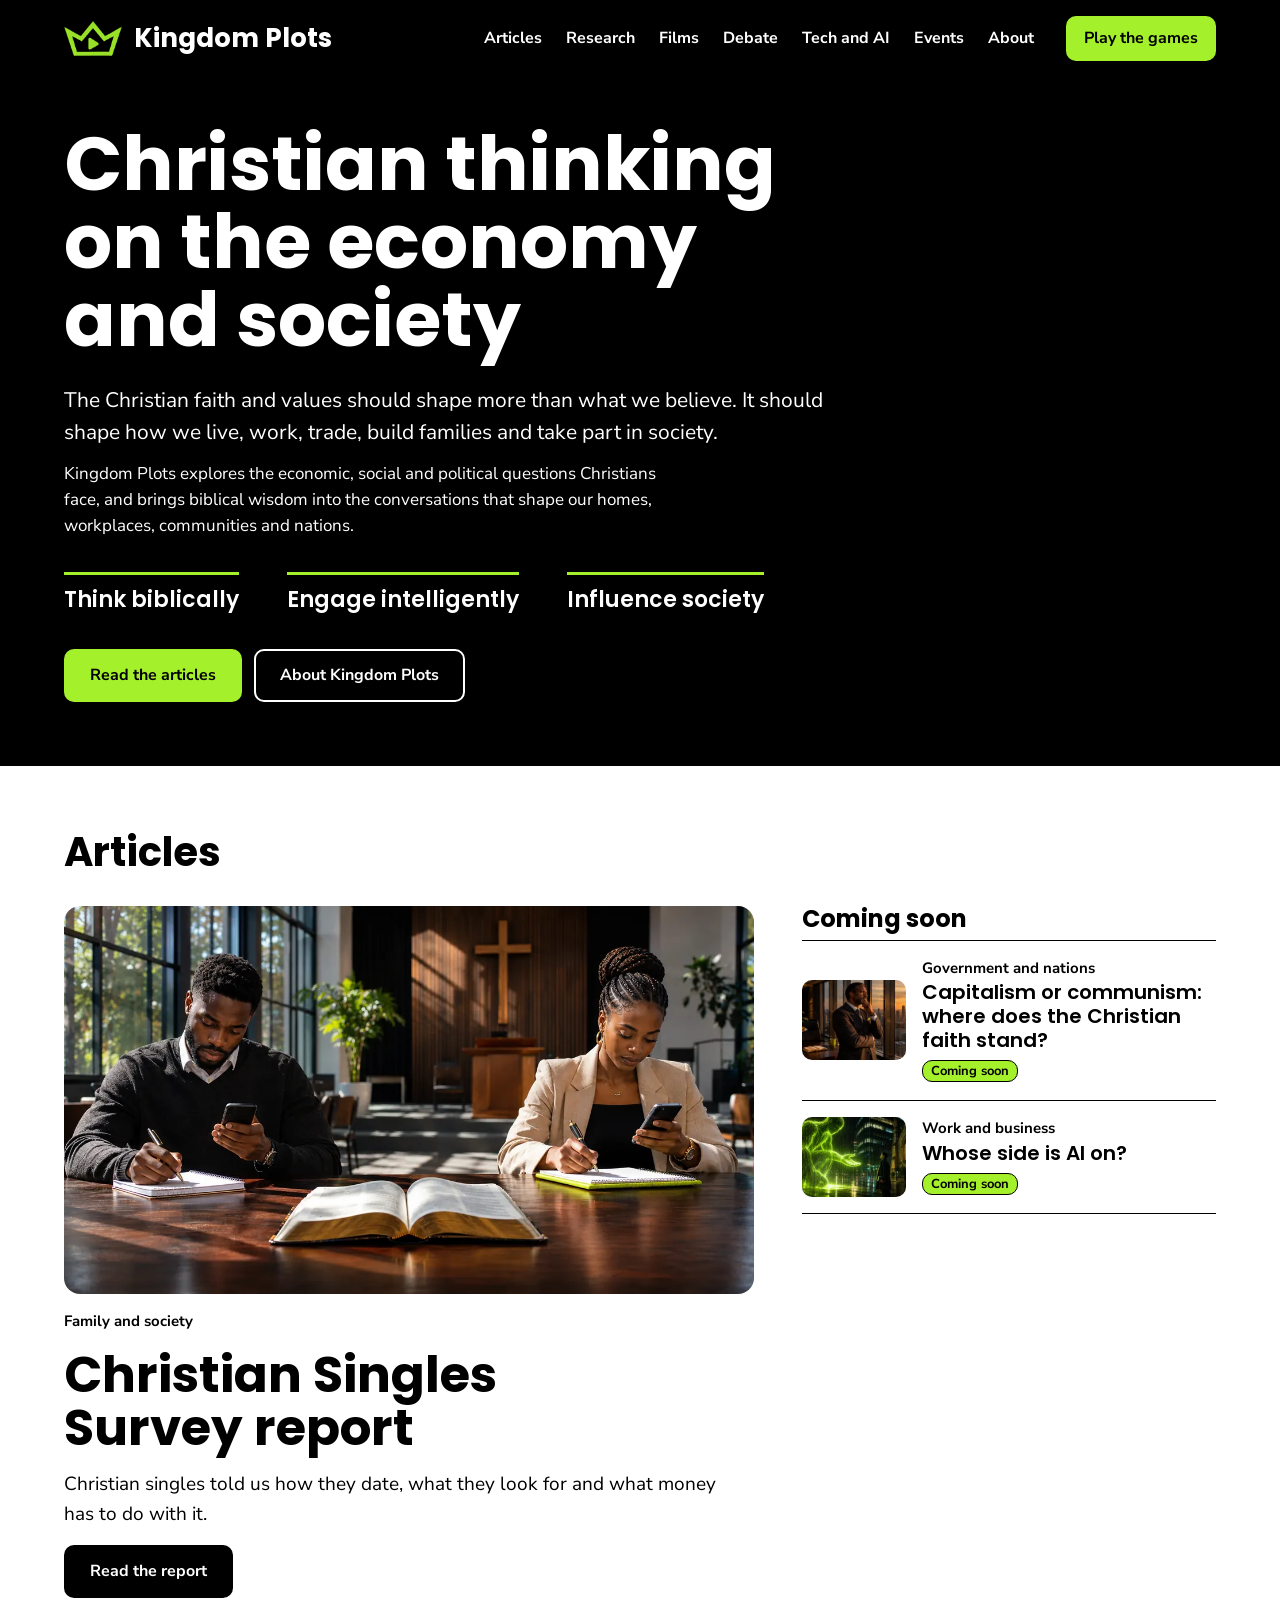
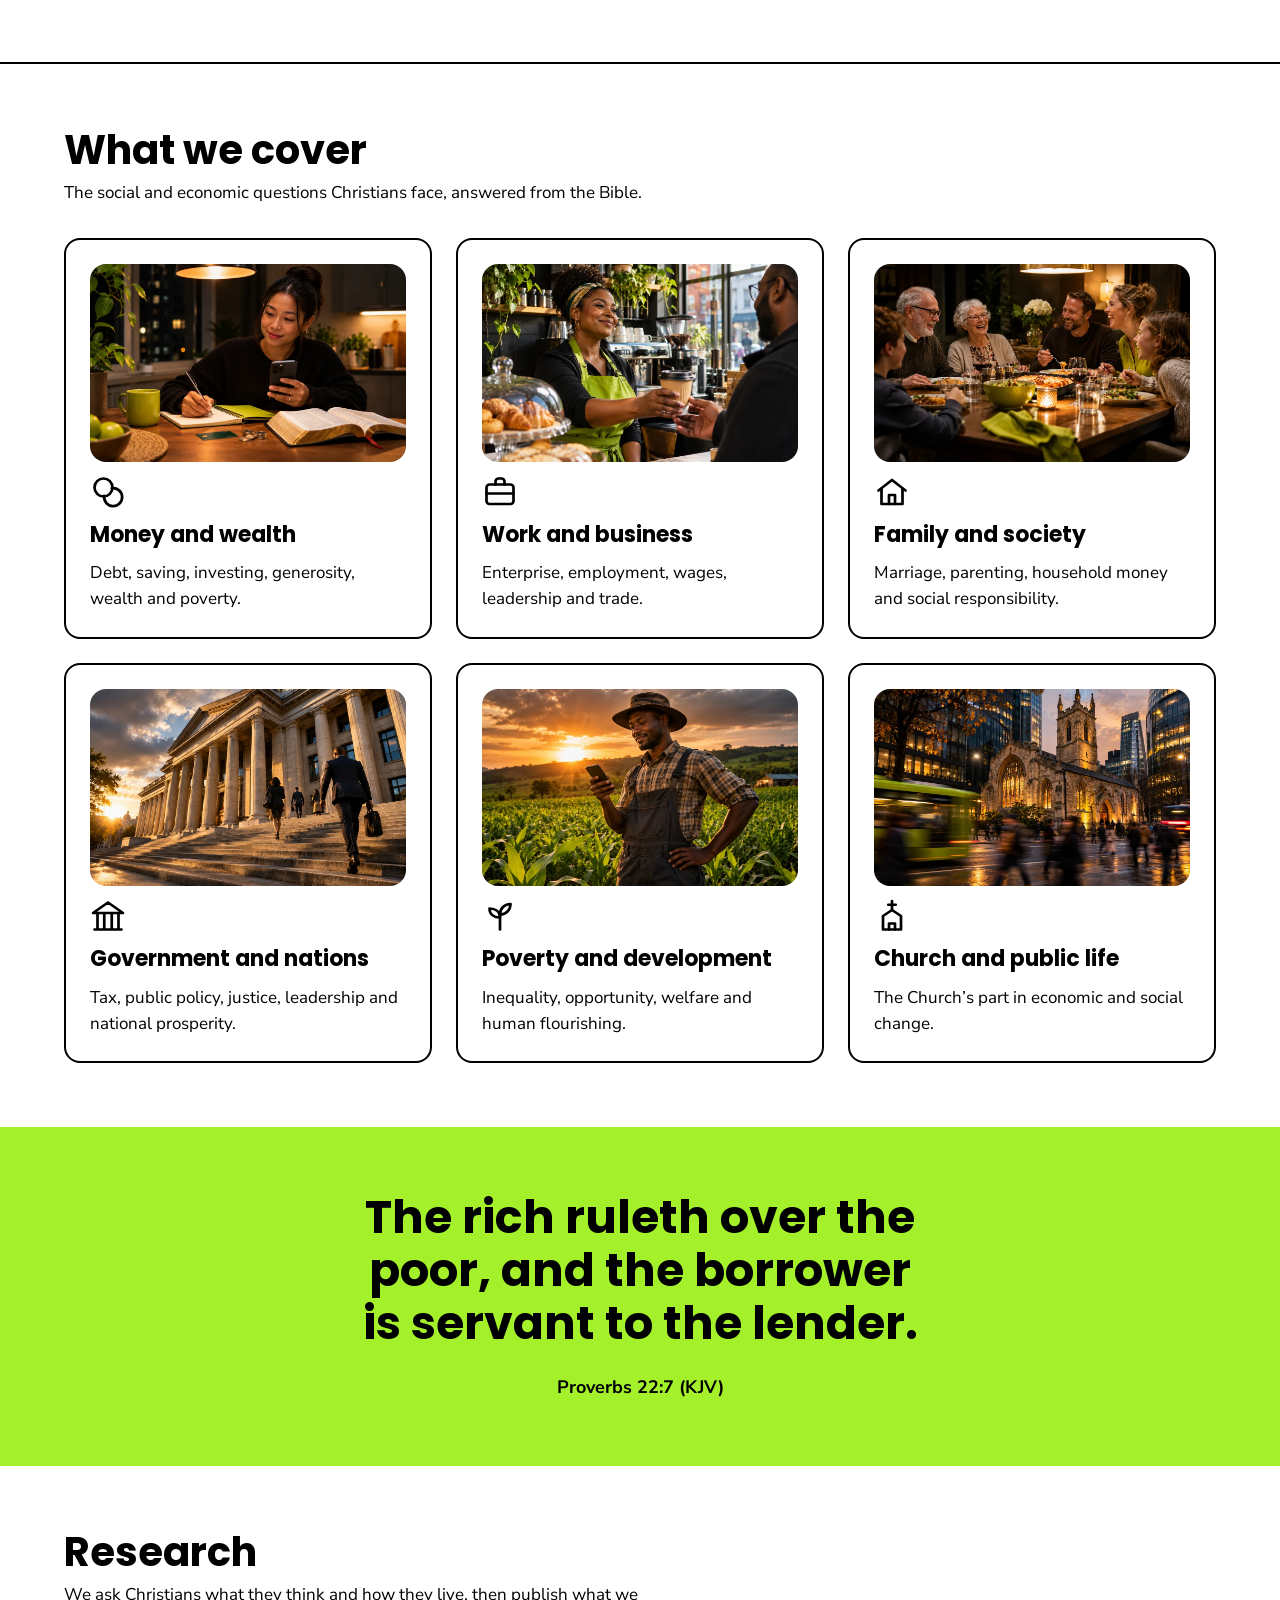
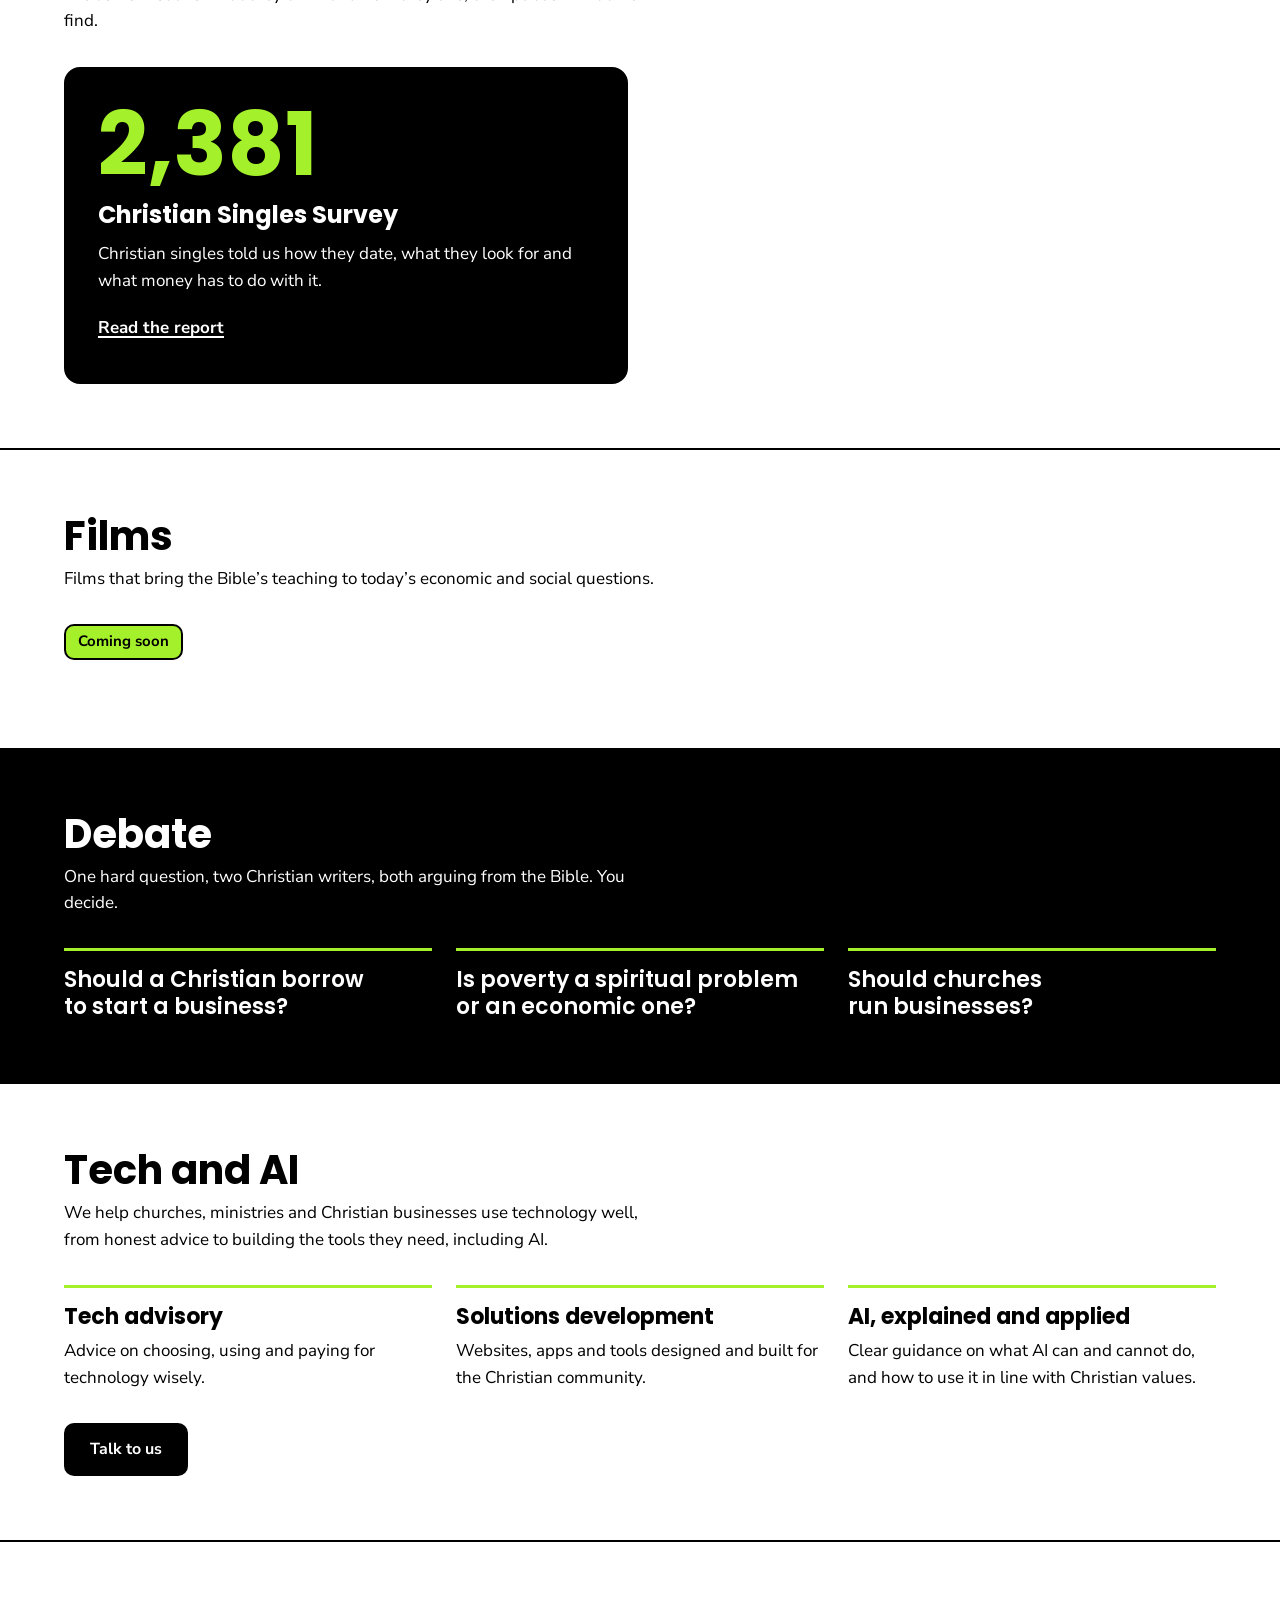
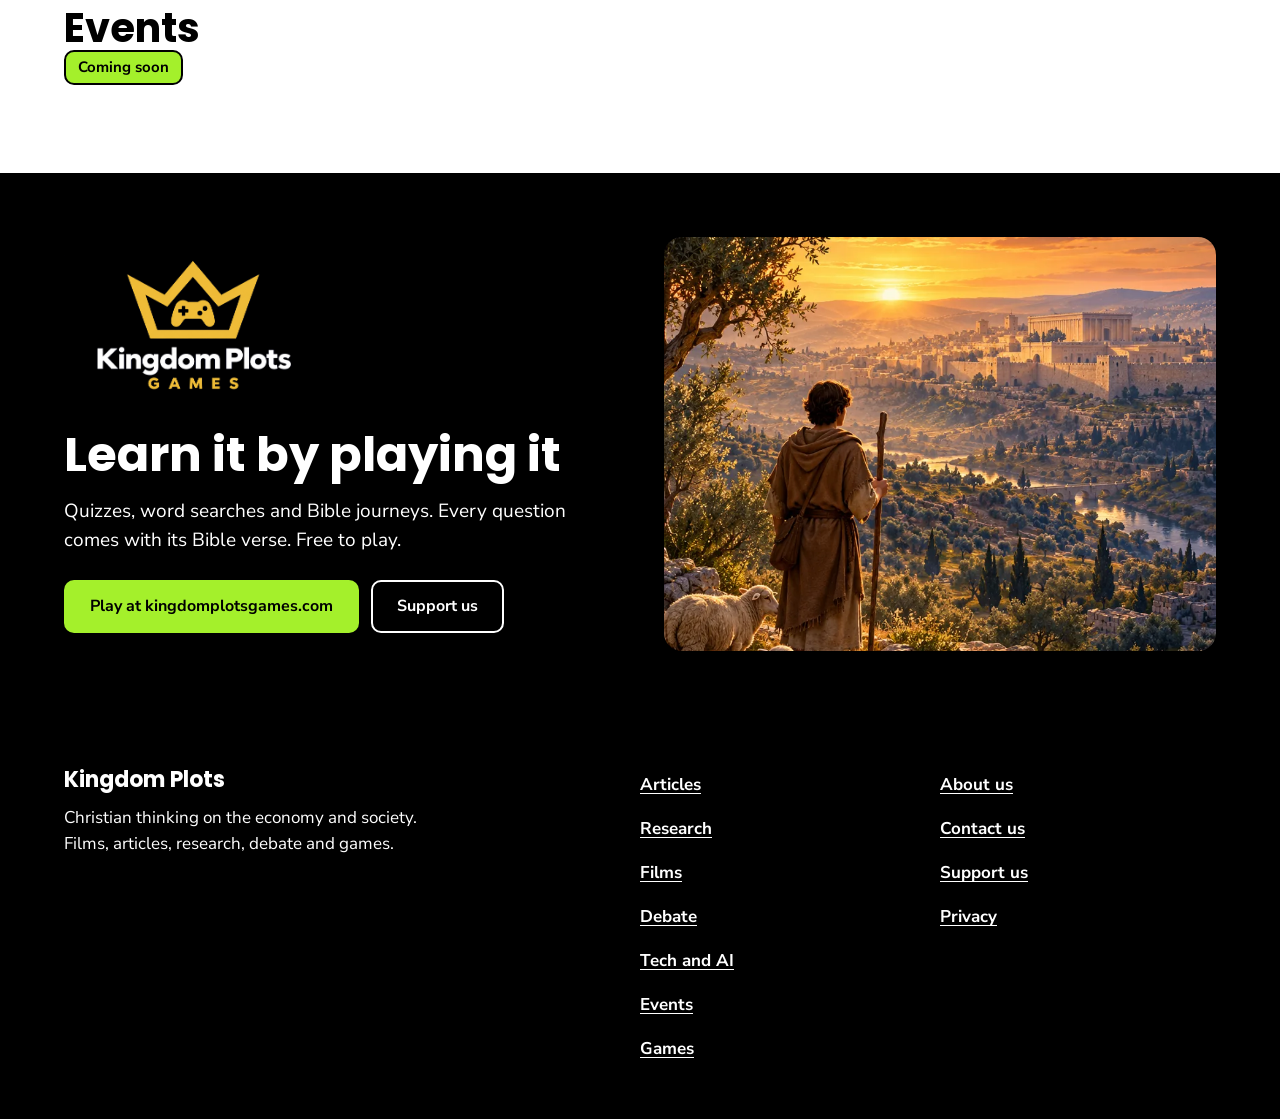
==== index.html @ aa3b6b09 "New AI article picture Co-Authored-By: Claude Opus 5.5 <noreply@anthropic.com>" ====
<!doctype html>
<html lang="en-GB">
<head>
<meta charset="utf-8">
<meta name="viewport" content="width=device-width, initial-scale=1">
<title>Kingdom Plots: Christian thinking on the economy and society</title>
<meta name="description" content="Kingdom Plots brings biblical wisdom to the economic, social and political questions Christians face, through films, articles, research, debate and games.">
<link rel="canonical" href="https://www.kingdomplots.com/">
<meta property="og:type" content="website">
<meta property="og:title" content="Kingdom Plots: Christian thinking on the economy and society">
<meta property="og:description" content="Kingdom Plots brings biblical wisdom to the economic, social and political questions Christians face, through films, articles, research, debate and games.">
<meta property="og:url" content="https://www.kingdomplots.com/">
<meta property="og:image" content="https://www.kingdomplots.com/images/logo.png">
<meta name="theme-color" content="#000000">
<link rel="icon" type="image/png" href="/images/logo.png">
<link rel="preconnect" href="https://fonts.googleapis.com">
<link rel="preconnect" href="https://fonts.gstatic.com" crossorigin>
<link rel="stylesheet" href="https://fonts.googleapis.com/css2?family=Poppins:wght@600;700&family=Nunito+Sans:wght@400;600;700&display=swap">
<link rel="stylesheet" href="/css/styles.css">
</head>
<body>
<a class="skip-link" href="#main">Skip to content</a>

<header class="site-header">
  <div class="container site-header__inner">
    <a class="brand" href="/"><img src="/images/logo.png" alt="" width="58" height="58">Kingdom Plots</a>
    <nav class="site-nav" aria-label="Sections">
      <a href="/articles.html">Articles</a>
      <a href="/research.html">Research</a>
      <a href="/films.html">Films</a>
      <a href="/debate.html">Debate</a>
      <a href="/tech.html">Tech and AI</a>
      <a href="/events.html">Events</a>
      <a href="/about.html">About</a>
    </nav>
    <a class="button button--green" href="https://www.kingdomplotsgames.com">Play the games</a>
  </div>
</header>

<main id="main">

<section class="theme-dark hero" aria-labelledby="hero-title">
  <div class="container">
    <h1 id="hero-title">Christian thinking on the economy and society</h1>
    <p class="lead measure">The Christian faith and values should shape more than what we believe. It should shape how we live, work, trade, build families and take part in society.</p>
    <p class="measure">Kingdom Plots explores the economic, social and political questions Christians face, and brings biblical wisdom into the conversations that shape our homes, workplaces, communities and nations.</p>
    <ul class="pillars-list">
      <li>Think biblically</li>
      <li>Engage intelligently</li>
      <li>Influence society</li>
    </ul>
    <div class="button-row">
      <a class="button button--green" href="/articles.html">Read the articles</a>
      <a class="button button--outline" href="/about.html">About Kingdom Plots</a>
    </div>
  </div>
</section>

<section id="articles" class="section" aria-labelledby="articles-title">
  <div class="container">
    <h2 id="articles-title" class="section-title section-title--spaced"><a class="title-link" href="/articles.html">Articles</a></h2>
  </div>
  <div class="container articles">
    <div class="articles__lead">
      <img class="photo ratio-16x9" src="/images/picture-01.webp" srcset="/images/picture-01-sm.webp 320w, /images/picture-01.webp 1200w" sizes="(min-width: 1000px) 600px, 100vw" width="1200" height="675" alt="Two young Christians filling in a survey on their phones in a church hall" fetchpriority="high" decoding="async">
      <div class="topic">Family and society</div>
      <h2>Christian Singles Survey report</h2>
      <p>Christian singles told us how they date, what they look for and what money has to do with it.</p>
      <div><a class="button button--black" href="/article.html">Read the report</a></div>
    </div>
    <div class="articles__more">
      <h2>Coming soon</h2>
      <div class="article-row">
        <img class="photo photo--thumb" src="/images/picture-02.webp" srcset="/images/picture-02-sm.webp 320w, /images/picture-02.webp 1200w" sizes="104px" width="1200" height="750" alt="A businessman in a suit looking out over a city at sunset" loading="lazy" decoding="async">
        <div class="article-row__body"><div class="topic">Government and nations</div><div class="article-row__title">Capitalism or communism: where does the Christian faith stand?</div><p class="soon soon--small">Coming soon</p></div>
      </div>
      <div class="article-row">
        <img class="photo photo--thumb" src="/images/picture-06.webp" srcset="/images/picture-06-sm.webp 320w, /images/picture-06.webp 1200w" sizes="104px" width="1200" height="750" alt="A young man holding a Bible looks up at a giant figure of green light offering its hand on a rainy city street" loading="lazy" decoding="async">
        <div class="article-row__body"><div class="topic">Work and business</div><div class="article-row__title">Whose side is AI on?</div><p class="soon soon--small">Coming soon</p></div>
      </div>
    </div>
  </div>
</section>

<section id="topics" class="section rule-top" aria-labelledby="topics-title">
  <div class="container">
    <h2 id="topics-title" class="section-title">What we cover</h2>
    <p class="section-intro">The social and economic questions Christians face, answered from the Bible.</p>
    <p class="swipe-hint" aria-hidden="true">Swipe to see all six</p>
    <div class="grid grid--3 swipe">
      <a class="card" href="/articles.html">
        <img class="photo ratio-16x10" src="/images/picture-12.webp" srcset="/images/picture-12-sm.webp 320w, /images/picture-12.webp 1200w" sizes="(min-width: 1000px) 600px, 100vw" width="1200" height="750" alt="A woman planning her budget with a notebook, phone and open Bible" loading="lazy" decoding="async">
        <svg class="icon" aria-hidden="true" viewBox="0 0 24 24" fill="none" stroke="#000000" stroke-width="1.8" stroke-linecap="round" stroke-linejoin="round"><circle cx="9" cy="9" r="6"/><path d="M14.5 9.5a6 6 0 1 1-5 5"/></svg>
        <h3 class="card__title">Money and wealth</h3>
        <p>Debt, saving, investing, generosity, wealth and poverty.</p>
      </a>
      <a class="card" href="/articles.html">
        <img class="photo ratio-16x10" src="/images/picture-13.webp" srcset="/images/picture-13-sm.webp 320w, /images/picture-13.webp 1200w" sizes="(min-width: 1000px) 600px, 100vw" width="1200" height="750" alt="A coffee shop owner handing a drink to a customer" loading="lazy" decoding="async">
        <svg class="icon" aria-hidden="true" viewBox="0 0 24 24" fill="none" stroke="#000000" stroke-width="1.8" stroke-linecap="round" stroke-linejoin="round"><rect x="3" y="7" width="18" height="13" rx="2"/><path d="M9 7V5a2 2 0 0 1 2-2h2a2 2 0 0 1 2 2v2M3 13h18"/></svg>
        <h3 class="card__title">Work and business</h3>
        <p>Enterprise, employment, wages, leadership and trade.</p>
      </a>
      <a class="card" href="/articles.html">
        <img class="photo ratio-16x10" src="/images/picture-14.webp" srcset="/images/picture-14-sm.webp 320w, /images/picture-14.webp 1200w" sizes="(min-width: 1000px) 600px, 100vw" width="1200" height="750" alt="Three generations of a family laughing over dinner" loading="lazy" decoding="async">
        <svg class="icon" aria-hidden="true" viewBox="0 0 24 24" fill="none" stroke="#000000" stroke-width="1.8" stroke-linecap="round" stroke-linejoin="round"><path d="M3 11l9-7 9 7"/><path d="M5 10v10h14V10"/><path d="M10 20v-6h4v6"/></svg>
        <h3 class="card__title">Family and society</h3>
        <p>Marriage, parenting, household money and social responsibility.</p>
      </a>
      <a class="card" href="/articles.html">
        <img class="photo ratio-16x10" src="/images/picture-15.webp" srcset="/images/picture-15-sm.webp 320w, /images/picture-15.webp 1200w" sizes="(min-width: 1000px) 600px, 100vw" width="1200" height="750" alt="People walking up the steps of a government building at sunset" loading="lazy" decoding="async">
        <svg class="icon" aria-hidden="true" viewBox="0 0 24 24" fill="none" stroke="#000000" stroke-width="1.8" stroke-linecap="round" stroke-linejoin="round"><path d="M3 21h18M5 21V10M9.5 21V10M14.5 21V10M19 21V10M2 10l10-7 10 7z"/></svg>
        <h3 class="card__title">Government and nations</h3>
        <p>Tax, public policy, justice, leadership and national prosperity.</p>
      </a>
      <a class="card" href="/articles.html">
        <img class="photo ratio-16x10" src="/images/picture-16.webp" srcset="/images/picture-16-sm.webp 320w, /images/picture-16.webp 1200w" sizes="(min-width: 1000px) 600px, 100vw" width="1200" height="750" alt="A farmer checking his phone in a green field at sunset" loading="lazy" decoding="async">
        <svg class="icon" aria-hidden="true" viewBox="0 0 24 24" fill="none" stroke="#000000" stroke-width="1.8" stroke-linecap="round" stroke-linejoin="round"><path d="M12 21V11"/><path d="M12 13c0-4-3-6-7-6 0 4 3 6 7 6z"/><path d="M12 11c0-4 3-7 7-7 0 4-3 7-7 7z"/></svg>
        <h3 class="card__title">Poverty and development</h3>
        <p>Inequality, opportunity, welfare and human flourishing.</p>
      </a>
      <a class="card" href="/articles.html">
        <img class="photo ratio-16x10" src="/images/picture-17.webp" srcset="/images/picture-17-sm.webp 320w, /images/picture-17.webp 1200w" sizes="(min-width: 1000px) 600px, 100vw" width="1200" height="750" alt="A historic church among glass office towers on a busy street" loading="lazy" decoding="async">
        <svg class="icon" aria-hidden="true" viewBox="0 0 24 24" fill="none" stroke="#000000" stroke-width="1.8" stroke-linecap="round" stroke-linejoin="round"><path d="M12 2v6M9.5 4.5h5"/><path d="M6 21V12l6-4 6 4v9z"/><path d="M10 21v-4h4v4"/></svg>
        <h3 class="card__title">Church and public life</h3>
        <p>The Church’s part in economic and social change.</p>
      </a>
    </div>
  </div>
</section>

<section class="section theme-green" aria-label="Bible verse">
  <figure class="container verse">
    <blockquote>The rich ruleth over the poor, and the borrower is servant to the lender.</blockquote>
    <figcaption><cite>Proverbs 22:7 (KJV)</cite></figcaption>
  </figure>
</section>

<section id="research" class="section" aria-labelledby="research-title">
  <div class="container">
    <h2 id="research-title" class="section-title"><a class="title-link" href="/research.html">Research</a></h2>
    <p class="section-intro">We ask Christians what they think and how they live, then publish what we find.</p>
    <div class="grid grid--2">
      <article class="study study--dark">
        <div class="study__number">2,381</div>
        <h3 class="study__title">Christian Singles Survey</h3>
        <p>Christian singles told us how they date, what they look for and what money has to do with it.</p>
        <a class="study__link" href="/article.html">Read the report</a>
      </article>
    </div>
  </div>
</section>

<section id="watch" class="section rule-top" aria-labelledby="films-title">
  <div class="container">
    <h2 id="films-title" class="section-title"><a class="title-link" href="/films.html">Films</a></h2>
    <p class="section-intro">Films that bring the Bible’s teaching to today’s economic and social questions.</p>
    <p class="soon">Coming soon</p>
  </div>
</section>

<section id="debate" class="section theme-dark" aria-labelledby="debate-title">
  <div class="container">
    <h2 id="debate-title" class="section-title"><a class="title-link" href="/debate.html">Debate</a></h2>
    <p class="section-intro">One hard question, two Christian writers, both arguing from the Bible. You decide.</p>
    <div class="grid grid--3">
      <h3 class="question">Should a Christian borrow to start a business?</h3>
      <h3 class="question">Is poverty a spiritual problem or an economic one?</h3>
      <h3 class="question">Should churches run businesses?</h3>
    </div>
  </div>
</section>

<section id="tech" class="section" aria-labelledby="tech-title">
  <div class="container">
    <h2 id="tech-title" class="section-title"><a class="title-link" href="/tech.html">Tech and AI</a></h2>
    <p class="section-intro">We help churches, ministries and Christian businesses use technology well, from honest advice to building the tools they need, including AI.</p>
    <div class="grid grid--3">
      <div class="how-item"><h3>Tech advisory</h3><p>Advice on choosing, using and paying for technology wisely.</p></div>
      <div class="how-item"><h3>Solutions development</h3><p>Websites, apps and tools designed and built for the Christian community.</p></div>
      <div class="how-item"><h3>AI, explained and applied</h3><p>Clear guidance on what AI can and cannot do, and how to use it in line with Christian values.</p></div>
    </div>
    <div class="button-row section-action"><a class="button button--black" href="mailto:hello@kingdomplotsgames.com">Talk to us</a></div>
  </div>
</section>

<section id="events" class="section rule-top" aria-labelledby="events-title">
  <div class="container">
    <h2 id="events-title" class="section-title"><a class="title-link" href="/events.html">Events</a></h2>
    <p class="soon">Coming soon</p>
  </div>
</section>

<section id="games" class="section theme-dark" aria-labelledby="games-title">
  <div class="container games">
    <div class="games__text">
      <img class="games__logo" src="/images/games-logo.png" alt="Kingdom Plots Games" width="595" height="364" loading="lazy">
      <h2 id="games-title">Learn it by playing it</h2>
      <p>Quizzes, word searches and Bible journeys. Every question comes with its Bible verse. Free to play.</p>
      <div class="button-row">
        <a class="button button--green" href="https://www.kingdomplotsgames.com">Play at kingdomplotsgames.com</a>
        <a class="button button--outline" href="https://www.kingdomplotsgames.com/support">Support us</a>
      </div>
    </div>
    <img class="games__scene" src="/images/games-scene.webp" alt="A painted shepherd scene from Kingdom Plots Games" width="800" height="600" loading="lazy">
  </div>
</section>

</main>

<footer class="site-footer">
  <div class="container site-footer__inner">
    <div class="site-footer__about">
      <div class="site-footer__name">Kingdom Plots</div>
      <p>Christian thinking on the economy and society. Films, articles, research, debate and games.</p>
    </div>
    <nav aria-label="Footer sections">
      <a href="/articles.html">Articles</a>
      <a href="/research.html">Research</a>
      <a href="/films.html">Films</a>
      <a href="/debate.html">Debate</a>
      <a href="/tech.html">Tech and AI</a>
      <a href="/events.html">Events</a>
      <a href="https://www.kingdomplotsgames.com">Games</a>
    </nav>
    <nav aria-label="Company">
      <a href="/about.html">About us</a>
      <a href="mailto:hello@kingdomplotsgames.com">Contact us</a>
      <a href="https://www.kingdomplotsgames.com/support">Support us</a>
      <a href="/privacy.html">Privacy</a>
    </nav>
  </div>
</footer>
</body>
</html>
---- css/styles.css ----
/* Kingdom Plots company site.
   Brand colours: black, green, white only. Green is a background behind black text,
   or an accent on black. Never green text on white. The grey is used only for
   empty picture slots, which the owner will replace with real pictures. */
:root {
  --black: #000000;
  --green: #A4F02B;
  --white: #FFFFFF;
  --slot: #E4E6DF;

  --font-heading: 'Poppins', 'Segoe UI', sans-serif;
  --font-body: 'Nunito Sans', 'Segoe UI', sans-serif;

  --space-1: 4px;
  --space-2: 8px;
  --space-3: 12px;
  --space-4: 16px;
  --space-5: 24px;
  --space-6: 32px;
  --space-7: 48px;
  --space-8: 64px;

  --radius-button: 10px;
  --radius-card: 16px;
  --container: 1200px;
  --gutter: 16px;
}

@media (min-width: 600px) {
  :root { --gutter: 24px; }
}

*, *::before, *::after { box-sizing: border-box; }

html, body { overflow-x: clip; }

body {
  margin: 0;
  background: var(--white);
  color: var(--black);
  font-family: var(--font-body);
  font-size: 17px;
  line-height: 1.55;
  -webkit-text-size-adjust: 100%;
  caret-color: var(--black);
}

::selection { background: var(--green); color: var(--black); }

img { max-width: 100%; height: auto; display: block; }

h1, h2, h3 {
  margin: 0;
  font-family: var(--font-heading);
  font-weight: 700;
  line-height: 1.1;
  text-wrap: balance;
  overflow-wrap: anywhere;
}

p { margin: 0; }

a { color: inherit; text-underline-offset: 3px; }

a:focus-visible {
  outline: 3px solid var(--green);
  outline-offset: 2px;
  box-shadow: 0 0 0 7px var(--black);
}

.skip-link {
  position: absolute;
  left: var(--gutter);
  top: -100px;
  z-index: 10;
  padding: var(--space-3) var(--space-4);
  background: var(--green);
  color: var(--black);
  font-weight: 700;
}
.skip-link:focus { top: var(--space-2); }

.container {
  max-width: var(--container);
  margin: 0 auto;
  padding-left: var(--gutter);
  padding-right: var(--gutter);
}

.section { padding-top: var(--space-7); padding-bottom: var(--space-7); }
@media (min-width: 900px) {
  .section { padding-top: var(--space-8); padding-bottom: var(--space-8); }
}

.measure { max-width: 60ch; }
.lead { font-size: 19px; }
@media (min-width: 600px) { .lead { font-size: 21px; } }

.section-title { font-size: clamp(28px, 3.4vw, 40px); }
.section-title--spaced { margin-bottom: var(--space-6); }
.section-intro { margin-top: var(--space-2); margin-bottom: var(--space-6); max-width: 60ch; }

.theme-dark { background: var(--black); color: var(--white); }
.theme-green { background: var(--green); color: var(--black); }
.rule-top { border-top: 2px solid var(--black); }
.theme-dark + .theme-dark { border-top: 1px solid var(--white); }

/* ---------- Buttons ---------- */
.button {
  display: inline-flex;
  align-items: center;
  justify-content: center;
  min-height: 48px;
  padding: var(--space-3) var(--space-5);
  border: 2px solid transparent;
  border-radius: var(--radius-button);
  font-family: var(--font-body);
  font-weight: 700;
  font-size: 16px;
  text-align: center;
  text-decoration: none;
  transition: transform 100ms cubic-bezier(0.23, 1, 0.32, 1);
}
.button:active { transform: scale(0.97); }
.button--green { background: var(--green); color: var(--black); }
.button--green:hover { border-color: var(--white); }
.theme-green .button--black:hover,
.button--black:hover { background: var(--white); color: var(--black); border-color: var(--black); }
.button--black { background: var(--black); color: var(--white); }
.button--outline { background: var(--black); color: var(--white); border-color: var(--white); }
.button--outline:hover { background: var(--white); color: var(--black); }

.button-row { display: flex; flex-wrap: wrap; gap: var(--space-3); }

/* ---------- Header ---------- */
.site-header { background: var(--black); color: var(--white); }
.site-header__inner {
  display: flex;
  flex-wrap: wrap;
  align-items: center;
  gap: var(--space-3) var(--space-6);
  padding-top: var(--space-4);
  padding-bottom: var(--space-4);
}
.brand {
  display: flex;
  align-items: center;
  gap: var(--space-3);
  margin-right: auto;
  min-height: 44px;
  font-family: var(--font-heading);
  font-weight: 700;
  font-size: 22px;
  line-height: 1;
  color: var(--white);
  text-decoration: none;
}
.brand img { width: 48px; }
@media (min-width: 600px) {
  .brand { font-size: 26px; }
  .brand img { width: 58px; }
}
.site-nav {
  order: 3;
  width: 100%;
  display: flex;
  flex-wrap: wrap;
  gap: 0 var(--space-5);
  font-weight: 700;
  font-size: 16px;
}
@media (min-width: 960px) {
  .site-nav { order: 0; width: auto; }
}
.site-nav a {
  display: inline-flex;
  align-items: center;
  min-height: 44px;
  color: var(--white);
  text-decoration: none;
}
.site-nav a:hover { text-decoration: underline; text-decoration-thickness: 2px; }
.site-nav a[aria-current="page"] { color: var(--green); }
.site-header .button { min-height: 44px; padding: var(--space-2) var(--space-4); }

/* ---------- Footer ---------- */
.site-footer { background: var(--black); color: var(--white); }
.site-footer__inner {
  display: flex;
  flex-wrap: wrap;
  gap: var(--space-5) var(--space-7);
  align-items: flex-start;
  padding-top: var(--space-7);
  padding-bottom: var(--space-7);
}
.site-footer__about { flex: 1 1 280px; min-width: 0; }
.site-footer__name { font-family: var(--font-heading); font-weight: 700; font-size: 22px; }
.site-footer__about p { margin-top: var(--space-2); max-width: 40ch; }
.site-footer nav { display: flex; flex-direction: column; font-weight: 700; }
.site-footer nav a { display: inline-flex; align-items: center; min-height: 44px; }
.blank { overflow-wrap: anywhere; }

/* ---------- Picture slots (owner supplies the pictures) ---------- */
.picture-slot {
  display: flex;
  align-items: center;
  justify-content: center;
  width: 100%;
  padding: var(--space-4);
  background: var(--slot);
  color: var(--black);
  border: 2px dashed var(--black);
  border-radius: var(--radius-card);
  font-weight: 700;
  text-align: center;
}
.ratio-16x9 { aspect-ratio: 16 / 9; }
.ratio-16x10 { aspect-ratio: 16 / 10; }
.ratio-4x3 { aspect-ratio: 4 / 3; }
.photo {
  display: block;
  width: 100%;
  height: auto;
  object-fit: cover;
  background: var(--slot);
  border-radius: var(--radius-card);
}
.photo--thumb { flex: none; width: 104px; height: 80px; border-radius: var(--radius-button); }

.text-slot {
  padding: var(--space-5);
  border: 1px dashed var(--black);
  border-radius: var(--space-3);
}

/* ---------- Home: hero ---------- */
.hero { padding-top: var(--space-7); padding-bottom: var(--space-8); }
.hero h1 { max-width: 17ch; font-size: clamp(36px, 6vw, 76px); line-height: 1.03; }
.hero .lead { margin-top: var(--space-5); }
.hero .measure + .measure { margin-top: var(--space-3); }
.pillars-list {
  list-style: none;
  margin: var(--space-6) 0 0;
  padding: 0;
  display: flex;
  flex-wrap: wrap;
  gap: var(--space-3) var(--space-7);
  font-family: var(--font-heading);
  font-weight: 600;
  font-size: 20px;
}
@media (min-width: 600px) { .pillars-list { font-size: 22px; } }
.pillars-list li { border-top: 3px solid var(--green); padding-top: var(--space-2); }
.hero .button-row { margin-top: var(--space-6); }

/* ---------- Grids ---------- */
.grid { display: grid; gap: var(--space-5); grid-template-columns: minmax(0, 1fr); }
@media (min-width: 640px) {
  .grid--3 { grid-template-columns: repeat(2, minmax(0, 1fr)); }
  .grid--2 { grid-template-columns: repeat(2, minmax(0, 1fr)); }
}
@media (min-width: 960px) {
  .grid--3 { grid-template-columns: repeat(3, minmax(0, 1fr)); }
}

/* ---------- Films ---------- */
.film { display: flex; flex-direction: column; gap: var(--space-3); }
.film__frame {
  display: flex;
  flex-direction: column;
  align-items: center;
  justify-content: center;
  gap: var(--space-2);
  aspect-ratio: 16 / 9;
  padding: var(--space-4);
  background: var(--black);
  color: var(--white);
  border: 2px dashed var(--white);
  outline: 2px solid var(--black);
  border-radius: var(--radius-card);
  font-weight: 700;
  text-align: center;
}
.film__title { font-family: var(--font-heading); font-weight: 600; font-size: 20px; line-height: 1.2; }

/* ---------- Topic label ---------- */
.topic { font-weight: 700; font-size: 15px; }

/* ---------- Articles ---------- */
.articles { display: flex; flex-wrap: wrap; gap: var(--space-7); }
.articles__lead { flex: 3 1 520px; min-width: 0; display: flex; flex-direction: column; gap: var(--space-4); }
.articles__lead h2 { font-size: clamp(30px, 4.2vw, 50px); line-height: 1.05; }
.articles__lead p { font-size: 19px; max-width: 60ch; }
.articles__more { flex: 2 1 300px; min-width: 0; }
.articles__more h2 { font-size: 24px; margin-bottom: var(--space-2); }
.article-row {
  display: flex;
  gap: var(--space-4);
  align-items: center;
  padding: var(--space-4) 0;
  border-top: 1px solid var(--black);
  text-decoration: none;
}
.article-row:last-child { border-bottom: 1px solid var(--black); }
.article-row:hover .article-row__title { text-decoration: underline; }
.article-row .picture-slot { flex: none; width: 104px; height: 80px; padding: var(--space-2); border-radius: var(--radius-button); font-size: 14px; }
.article-row__body { min-width: 0; }
.article-row__title { font-family: var(--font-heading); font-weight: 600; font-size: 18px; line-height: 1.2; }
@media (min-width: 600px) { .article-row__title { font-size: 20px; } }

/* ---------- Bordered cards (topics, pillars) ---------- */
.card {
  display: flex;
  flex-direction: column;
  gap: var(--space-3);
  padding: var(--space-5);
  background: var(--white);
  color: var(--black);
  border: 2px solid var(--black);
  border-radius: var(--radius-card);
  text-decoration: none;
}
a.card:hover .card__title { text-decoration: underline; }
.card--green { background: var(--green); }
.card__title { font-family: var(--font-heading); font-weight: 700; font-size: 22px; line-height: 1.2; }
.icon { width: 36px; height: 36px; flex: none; }

/* ---------- Verse band ---------- */
.verse { max-width: 900px; margin: 0 auto; text-align: center; }
.verse blockquote {
  margin: 0;
  font-family: var(--font-heading);
  font-weight: 700;
  font-size: clamp(26px, 4vw, 46px);
  line-height: 1.15;
  text-wrap: balance;
}
.verse cite { display: block; margin-top: var(--space-5); font-style: normal; font-weight: 700; font-size: 18px; }

/* ---------- Research ---------- */
.study {
  display: flex;
  flex-direction: column;
  gap: var(--space-3);
  padding: var(--space-6);
  border-radius: var(--radius-card);
}
.study--dark { background: var(--black); color: var(--white); border: 2px solid var(--black); }
.study--blank { border: 2px dashed var(--black); }
.study__number {
  font-family: var(--font-heading);
  font-weight: 700;
  font-size: clamp(56px, 7vw, 88px);
  line-height: 1;
  color: var(--green);
  font-variant-numeric: tabular-nums;
}
.study__title { font-family: var(--font-heading); font-weight: 700; font-size: 24px; line-height: 1.2; }

/* ---------- Debate ---------- */
.question {
  border-top: 3px solid var(--green);
  padding-top: var(--space-4);
  font-family: var(--font-heading);
  font-weight: 600;
  font-size: 22px;
  line-height: 1.2;
}

/* ---------- Games band ---------- */
.games { display: flex; flex-wrap: wrap; align-items: center; gap: var(--space-7); }
.games__text { flex: 1 1 340px; min-width: 0; display: flex; flex-direction: column; gap: var(--space-4); align-items: flex-start; }
.games__text img { width: 200px; }
.games__text h2 { font-size: clamp(30px, 4vw, 48px); line-height: 1.05; }
.games__text p { font-size: 19px; max-width: 46ch; }
.games__scene { flex: 1 1 340px; min-width: 0; width: 100%; aspect-ratio: 4 / 3; object-fit: cover; border-radius: 18px; }

/* ---------- Article page ---------- */
.article { max-width: 760px; margin: 0 auto; padding: var(--space-7) var(--gutter); display: flex; flex-direction: column; gap: var(--space-5); font-size: 18px; line-height: 1.6; }
.article h1 { font-size: clamp(34px, 5vw, 58px); line-height: 1.05; }
.article .standfirst { font-size: 20px; }
.article h2 { margin-top: var(--space-4); font-size: clamp(24px, 3vw, 30px); line-height: 1.15; }
.article__byline { font-size: 16px; font-weight: 600; }
.article__byline span { display: block; font-weight: 400; }
.pull-verse { margin: var(--space-2) 0; padding: var(--space-6); background: var(--green); color: var(--black); border-radius: var(--radius-card); }
.pull-verse p { font-family: var(--font-heading); font-weight: 700; font-size: clamp(22px, 3.2vw, 32px); line-height: 1.2; text-wrap: balance; }
.pull-verse cite { display: block; margin-top: var(--space-4); font-style: normal; font-weight: 700; }
.panel { margin-top: var(--space-2); padding: var(--space-6) var(--space-5); border-radius: var(--radius-card); }
.panel h2 { margin: 0 0 var(--space-2); }
.panel--outline { border: 2px solid var(--black); box-shadow: inset 0 0 0 4px var(--green); }
.panel--dark { background: var(--black); color: var(--white); display: flex; flex-wrap: wrap; align-items: center; gap: var(--space-5) var(--space-6); }
.panel--dark > div { flex: 1 1 280px; min-width: 0; }

.read-next { display: flex; flex-direction: column; gap: var(--space-3); text-decoration: none; }
.read-next:hover .read-next__title { text-decoration: underline; }
.read-next__title { font-family: var(--font-heading); font-weight: 600; font-size: 22px; line-height: 1.2; }

/* ---------- About page ---------- */
.statement { border-top: 4px solid var(--black); padding-top: var(--space-4); }
.statement h2 { font-size: 18px; line-height: 1.2; }
.statement p { margin-top: var(--space-3); font-family: var(--font-heading); font-weight: 600; font-size: clamp(22px, 2.8vw, 32px); line-height: 1.22; text-wrap: balance; }
.split { display: flex; flex-wrap: wrap; gap: var(--space-6) var(--space-8); }
.split > * { flex: 1 1 340px; min-width: 0; }
.split--center { align-items: center; }
.stack { display: flex; flex-direction: column; gap: var(--space-4); }
.principle { background: var(--black); color: var(--white); border-radius: var(--radius-card); padding: var(--space-6); align-self: center; }
.principle p { margin-top: var(--space-3); font-family: var(--font-heading); font-weight: 600; font-size: clamp(22px, 2.4vw, 28px); line-height: 1.25; text-wrap: balance; }
.why p { font-size: 19px; max-width: 58ch; }
.why p + p { margin-top: var(--space-3); }
.how-item { border-top: 3px solid var(--green); padding-top: var(--space-4); }
.how-item h3 { font-size: 22px; line-height: 1.2; }
.how-item p { margin-top: var(--space-2); }
.founder { display: flex; flex-wrap: wrap; align-items: center; gap: var(--space-6) var(--space-8); }
.founder .picture-slot { flex: none; width: 200px; height: 200px; border-radius: 50%; }
.founder__text { flex: 1 1 300px; min-width: 0; display: flex; flex-direction: column; gap: var(--space-3); }
.founder__name { font-weight: 700; font-size: 20px; }
.contact-band { display: flex; flex-wrap: wrap; align-items: center; gap: var(--space-5) var(--space-7); }
.contact-band > div { flex: 1 1 320px; min-width: 0; }
.contact-band__email { margin-top: var(--space-3); font-weight: 700; font-size: 22px; overflow-wrap: anywhere; }

@media (prefers-reduced-motion: reduce) {
  .button { transition: none; }
  .button:active { transform: none; }
}

/* "Coming soon" marker: black text on green, never green text on white. */
.soon {
  display: inline-block;
  margin-bottom: var(--space-5);
  padding: var(--space-1) var(--space-3);
  background: var(--green);
  color: var(--black);
  border: 2px solid var(--black);
  border-radius: var(--radius-button);
  font-weight: 700;
  font-size: 15px;
}
.games__text img { width: 240px; border-radius: var(--radius-button); }
.games__text .button-row { margin-top: var(--space-2); }
.contact-band__email a { display: inline-flex; align-items: center; min-height: 44px; text-decoration-thickness: 2px; }
.soon--small { align-self: flex-start; margin: var(--space-2) 0 0; padding: 0 var(--space-2); font-size: 13px; border-width: 1px; }
.study__link { display: inline-flex; align-items: center; min-height: 44px; font-weight: 700; color: var(--white); text-decoration-thickness: 2px; }

/* ---------- Section pages ---------- */
.hero--page { padding-bottom: var(--space-7); }
.hero--page h1 { max-width: 20ch; font-size: clamp(36px, 5.4vw, 64px); }
.title-link { text-decoration: none; }
.title-link:hover { text-decoration: underline; text-decoration-thickness: 3px; }
.section-action { margin-top: var(--space-6); }
.questions--light .question { border-top-color: var(--black); }

/* ---------- Swipeable cards on phones ---------- */
.swipe-hint { display: none; }
@media (max-width: 639px) {
  .swipe-hint { display: block; margin: calc(-1 * var(--space-4)) 0 var(--space-3); font-weight: 700; font-size: 15px; }
  .swipe {
    grid-template-columns: none;
    grid-auto-flow: column;
    grid-auto-columns: 84%;
    gap: var(--space-4);
    overflow-x: auto;
    scroll-snap-type: x mandatory;
    overscroll-behavior-x: contain;
    margin-left: calc(-1 * var(--gutter));
    margin-right: calc(-1 * var(--gutter));
    padding: 0 var(--gutter) var(--space-2);
    scroll-padding-left: var(--gutter);
    scrollbar-width: none;
  }
  .swipe::-webkit-scrollbar { display: none; }
  .swipe > * { scroll-snap-align: start; }
}

/* ---------- Games logo sits straight on the black band ---------- */
.games__text img.games__logo { width: 260px; border-radius: 0; }

/* ---------- Footer: neat columns on every screen ---------- */
.site-footer__inner {
  display: grid;
  grid-template-columns: repeat(2, minmax(0, 1fr));
  gap: var(--space-6) var(--space-5);
}
.site-footer__about { grid-column: 1 / -1; }
@media (min-width: 900px) {
  .site-footer__inner { grid-template-columns: 2fr 1fr 1fr; }
  .site-footer__about { grid-column: auto; }
}
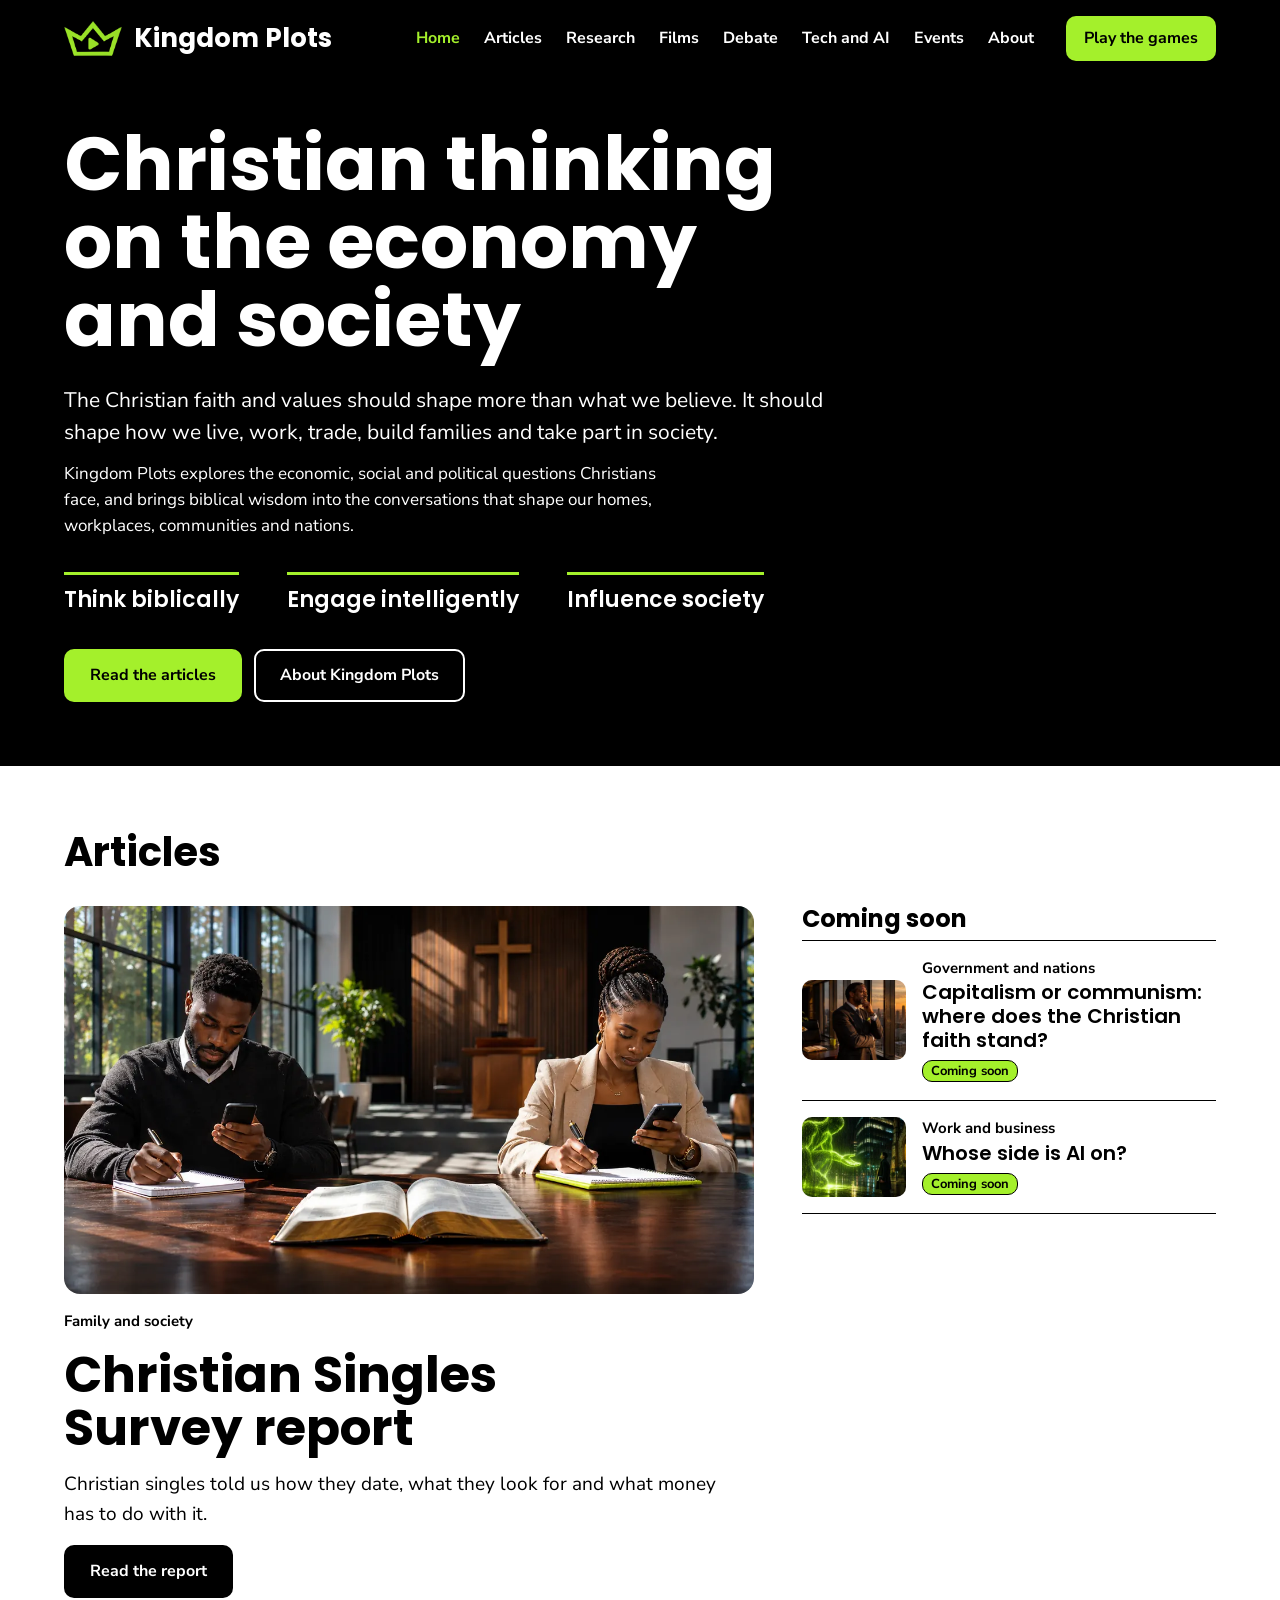
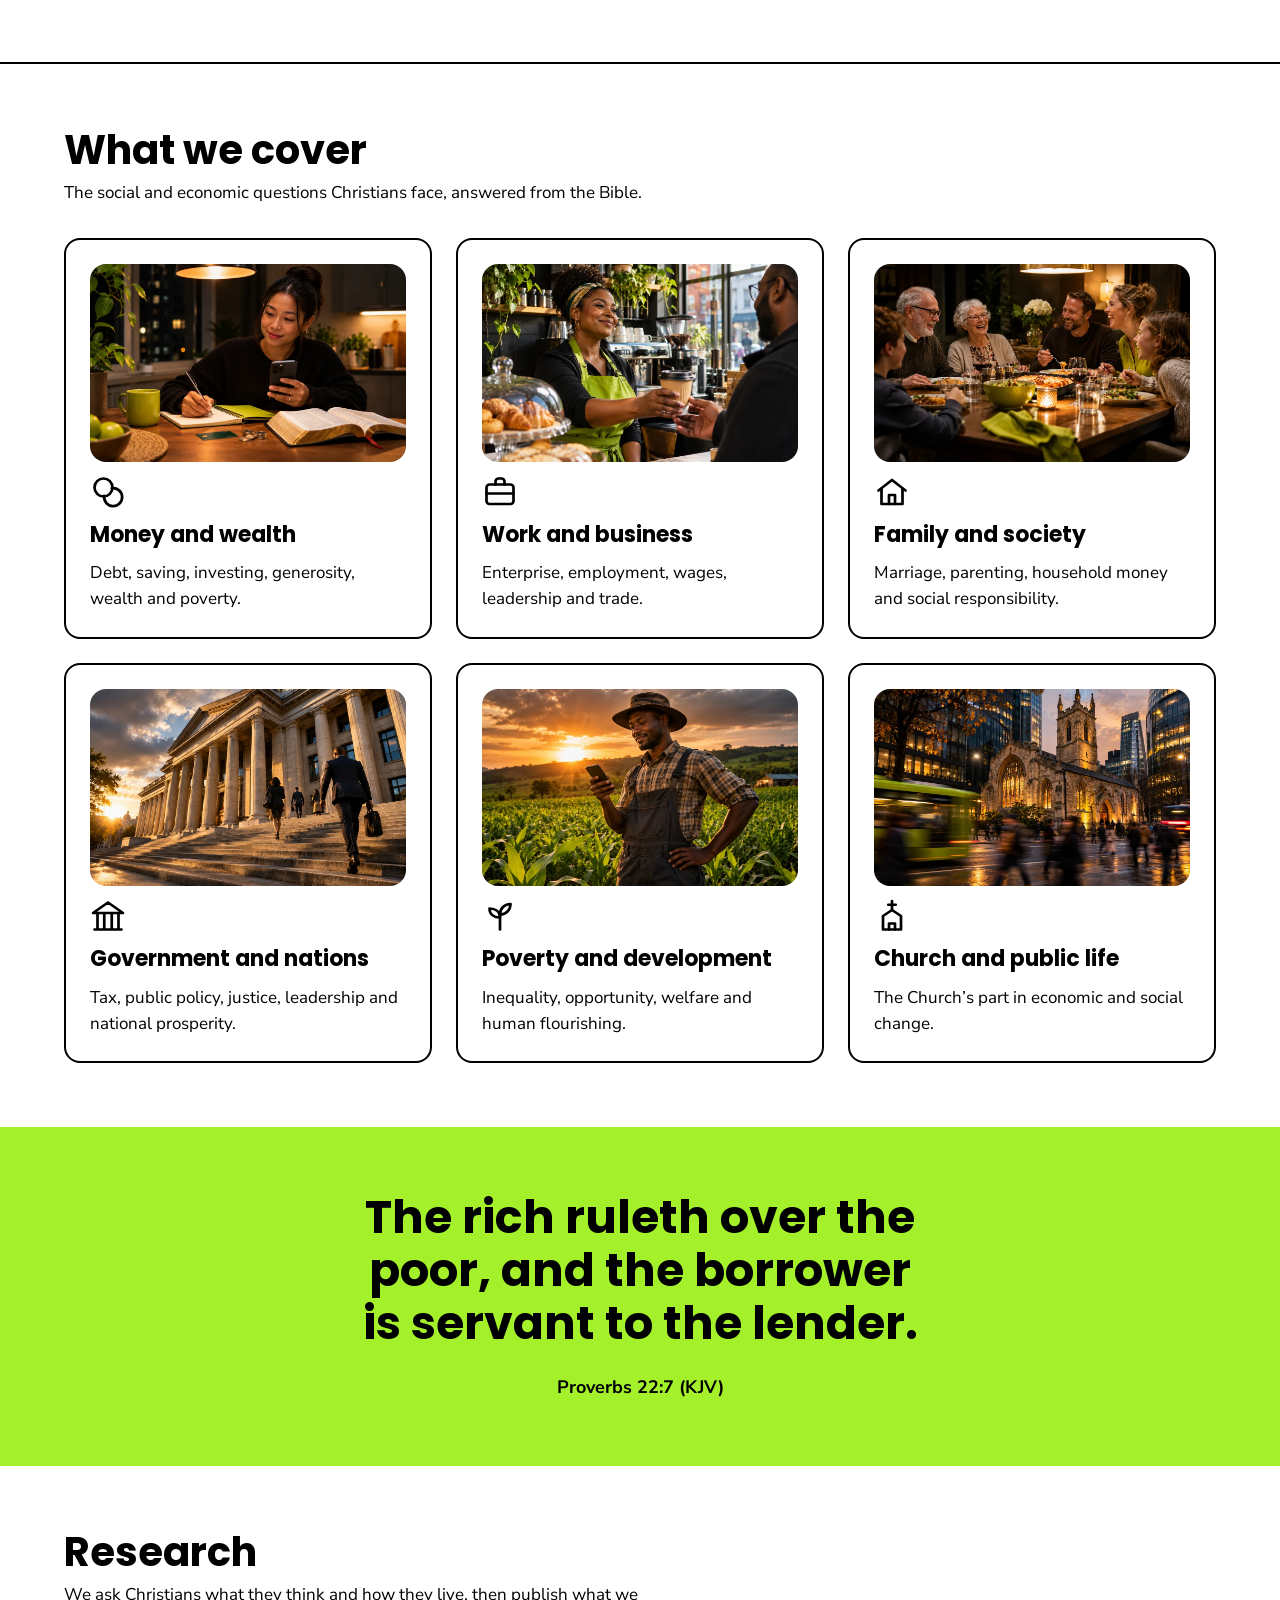
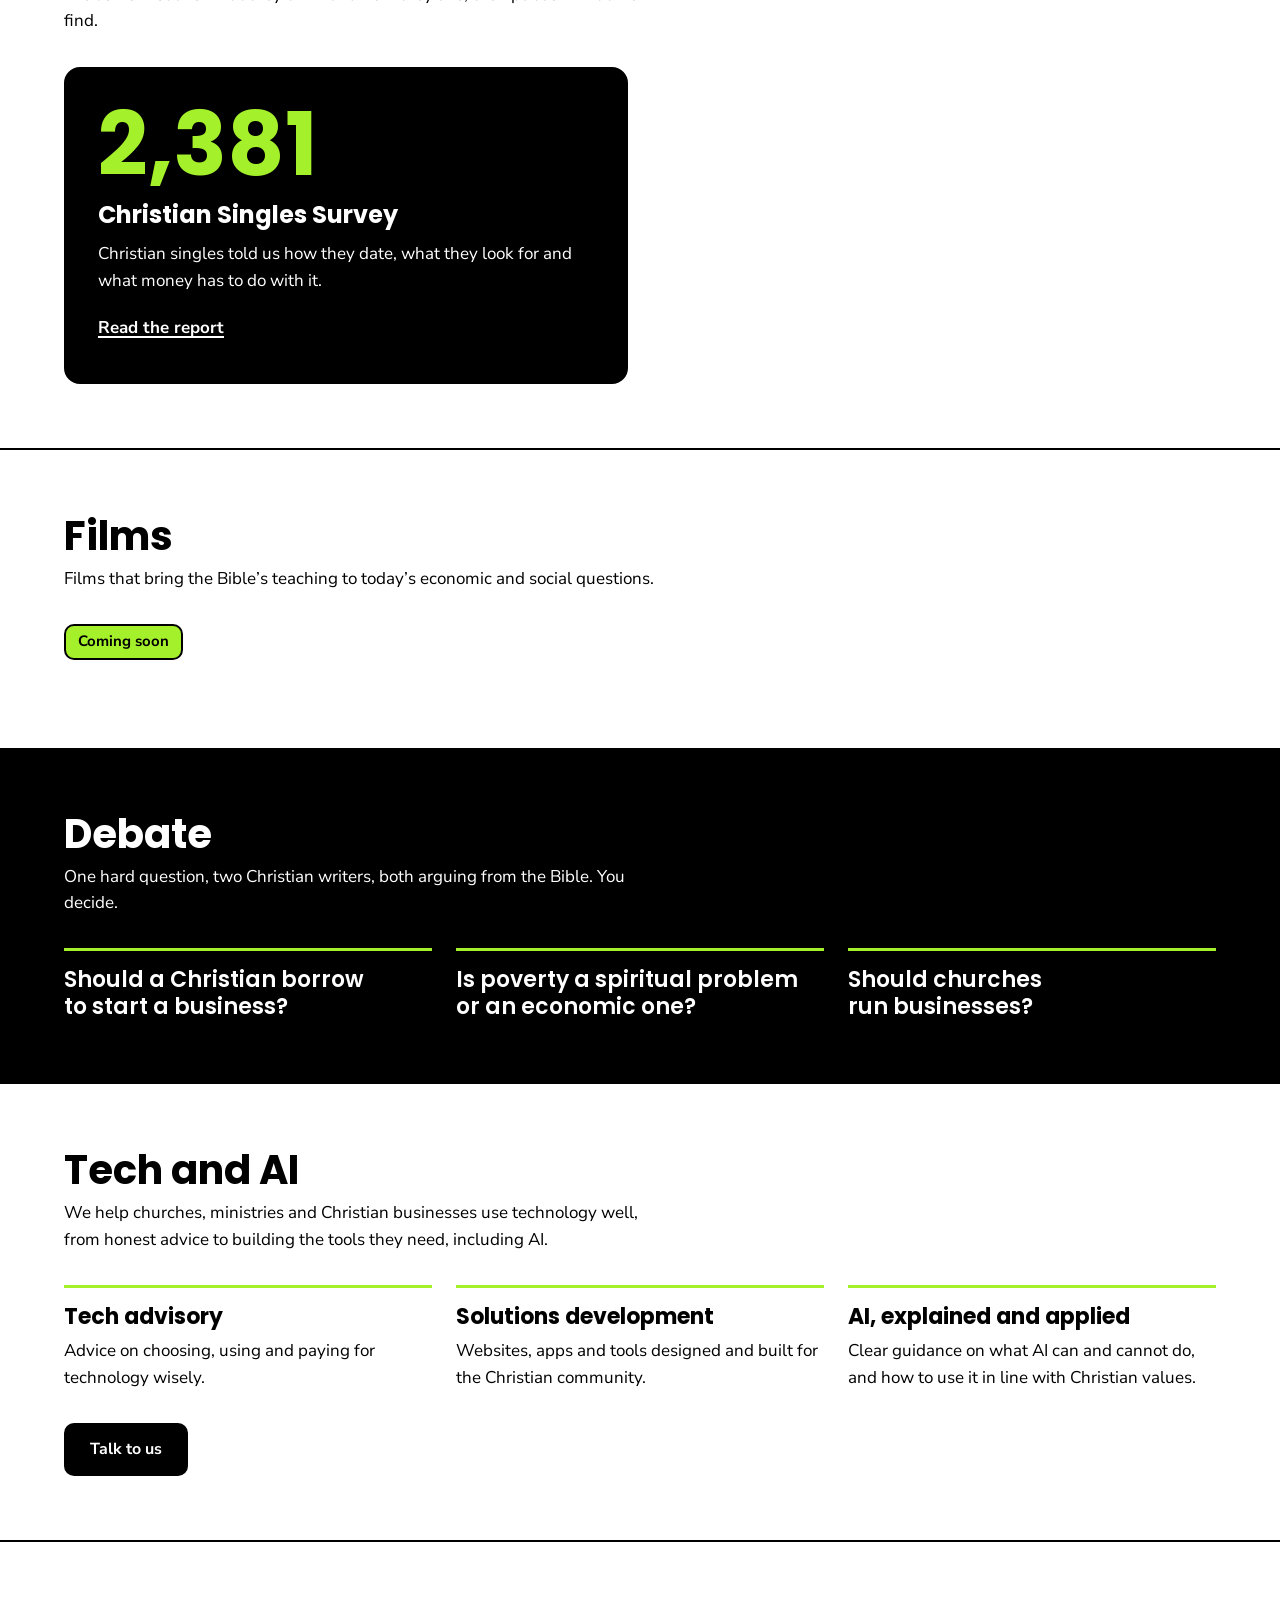
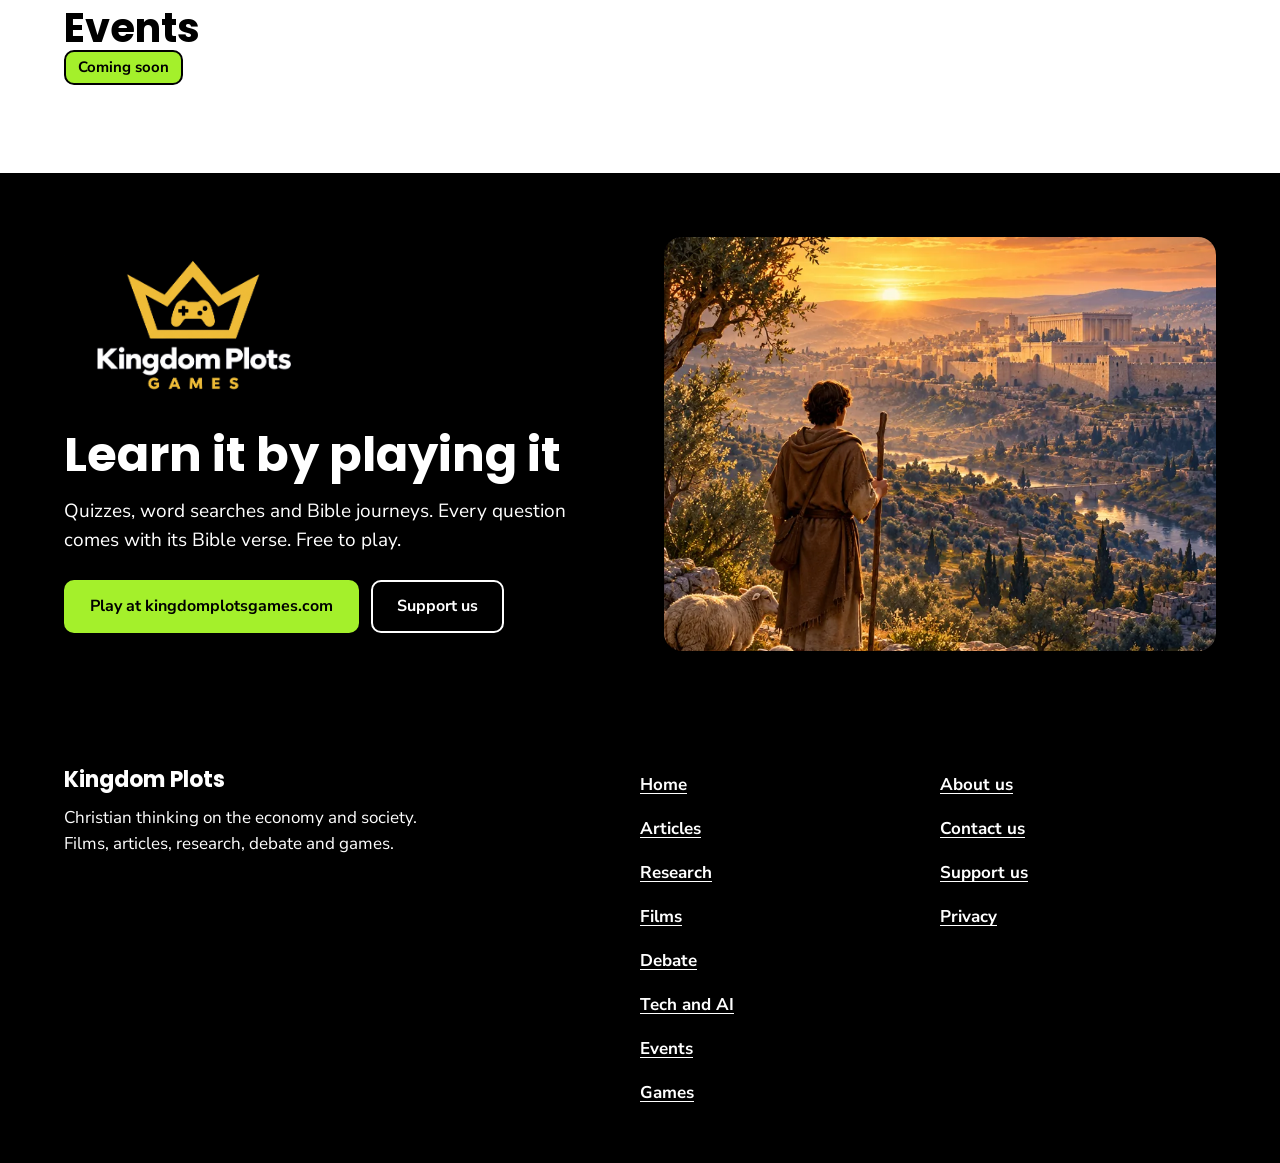
==== commit d2bd8fe9: "Home link in menus; square favicon and app icons so the logo shows in tabs and search results Co-Aut" ====
--- a/index.html
+++ b/index.html
@@ -12,11 +12,15 @@
 <meta property="og:url" content="https://www.kingdomplots.com/">
 <meta property="og:image" content="https://www.kingdomplots.com/images/logo.png">
 <meta name="theme-color" content="#000000">
-<link rel="icon" type="image/png" href="/images/logo.png">
+<link rel="icon" href="/favicon.ico" sizes="48x48">
+<link rel="icon" type="image/png" sizes="192x192" href="/images/icon-192.png">
+<link rel="apple-touch-icon" href="/images/apple-touch-icon.png">
+<link rel="manifest" href="/site.webmanifest">
 <link rel="preconnect" href="https://fonts.googleapis.com">
 <link rel="preconnect" href="https://fonts.gstatic.com" crossorigin>
 <link rel="stylesheet" href="https://fonts.googleapis.com/css2?family=Poppins:wght@600;700&family=Nunito+Sans:wght@400;600;700&display=swap">
 <link rel="stylesheet" href="/css/styles.css">
+<script type="application/ld+json">{"@context": "https://schema.org", "@graph": [{"@type": "Organization", "@id": "https://www.kingdomplots.com/#org", "name": "Kingdom Plots", "url": "https://www.kingdomplots.com/", "logo": "https://www.kingdomplots.com/images/icon-512.png", "description": "A Christian platform exploring the relationship between faith, economics, politics and society.", "email": "hello@kingdomplotsgames.com", "founder": {"@type": "Person", "name": "Toluwase Sogunro", "jobTitle": "Founder"}, "sameAs": ["https://www.kingdomplotsgames.com"]}, {"@type": "WebSite", "@id": "https://www.kingdomplots.com/#site", "url": "https://www.kingdomplots.com/", "name": "Kingdom Plots", "publisher": {"@id": "https://www.kingdomplots.com/#org"}, "inLanguage": "en-GB"}]}</script>
 </head>
 <body>
 <a class="skip-link" href="#main">Skip to content</a>
@@ -25,6 +29,7 @@
   <div class="container site-header__inner">
     <a class="brand" href="/"><img src="/images/logo.png" alt="" width="58" height="58">Kingdom Plots</a>
     <nav class="site-nav" aria-label="Sections">
+      <a href="/" aria-current="page">Home</a>
       <a href="/articles.html">Articles</a>
       <a href="/research.html">Research</a>
       <a href="/films.html">Films</a>
@@ -214,6 +219,7 @@
       <p>Christian thinking on the economy and society. Films, articles, research, debate and games.</p>
     </div>
     <nav aria-label="Footer sections">
+      <a href="/">Home</a>
       <a href="/articles.html">Articles</a>
       <a href="/research.html">Research</a>
       <a href="/films.html">Films</a>
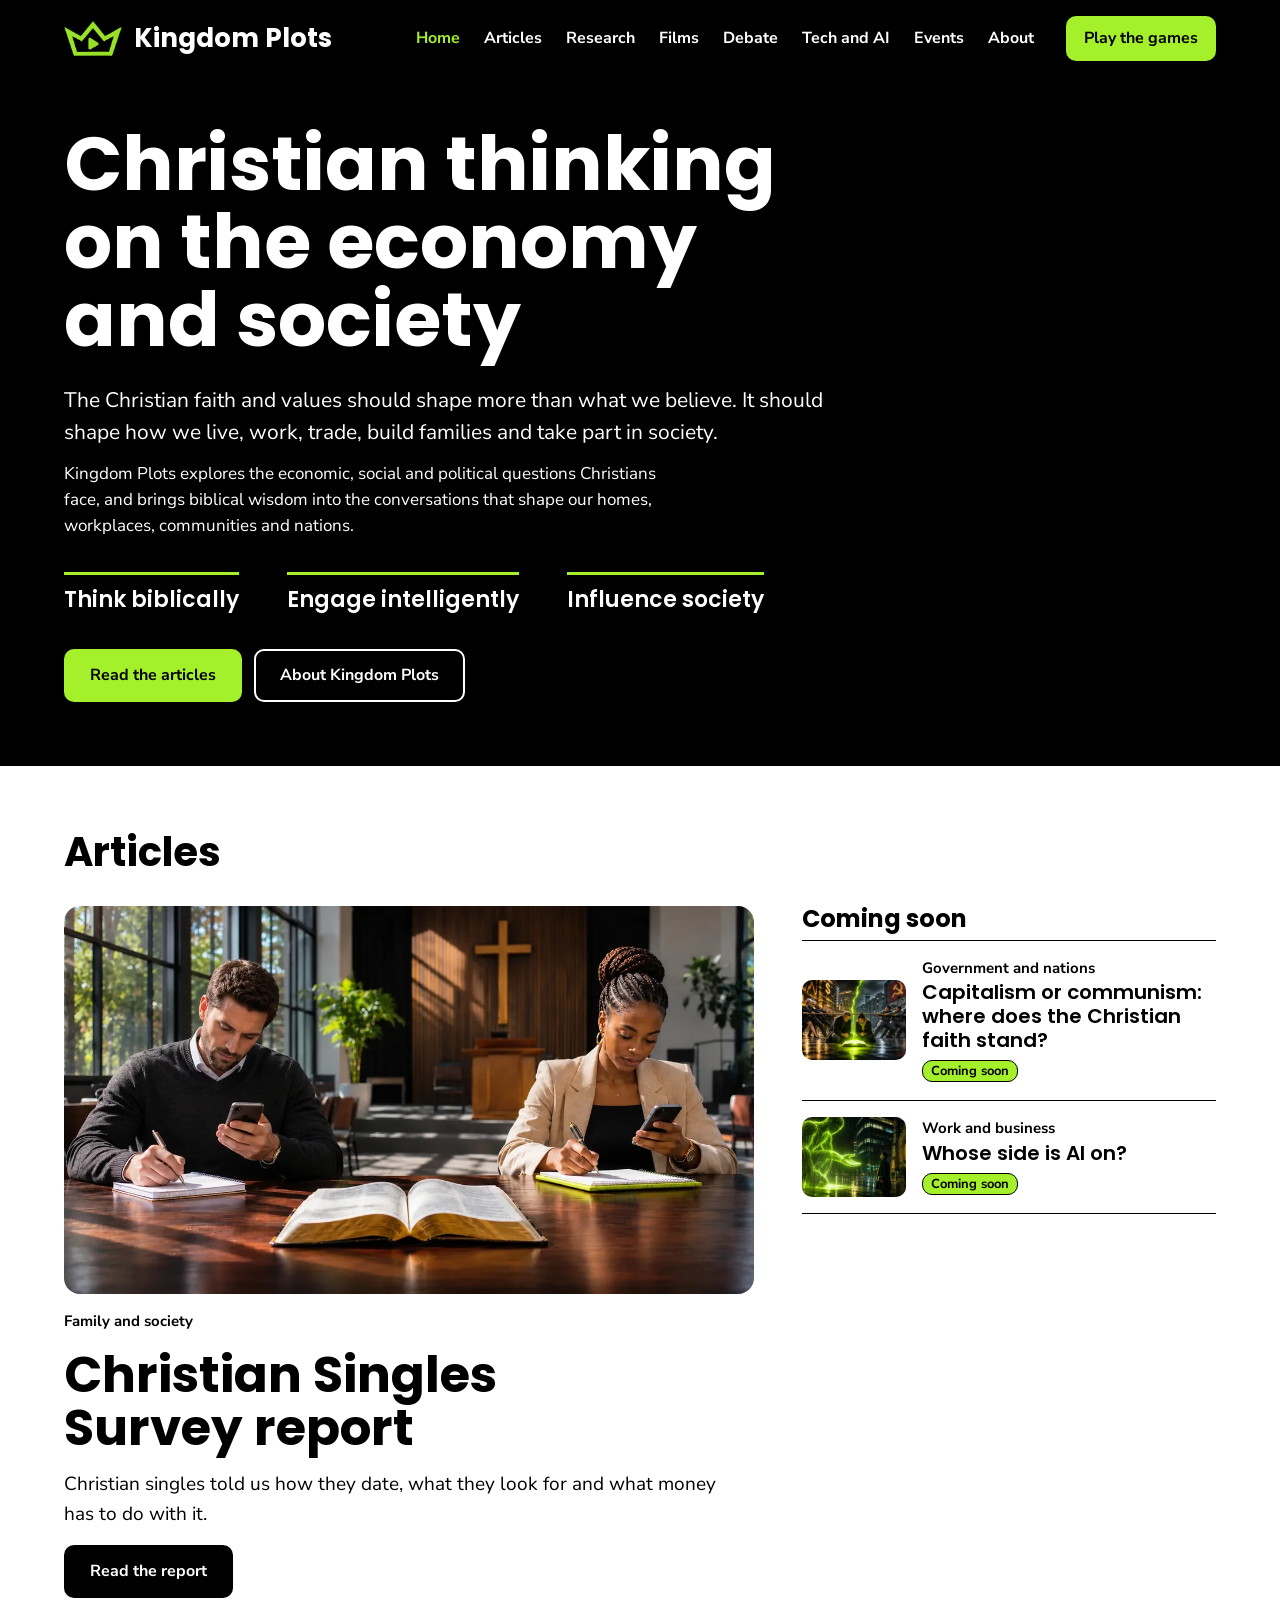
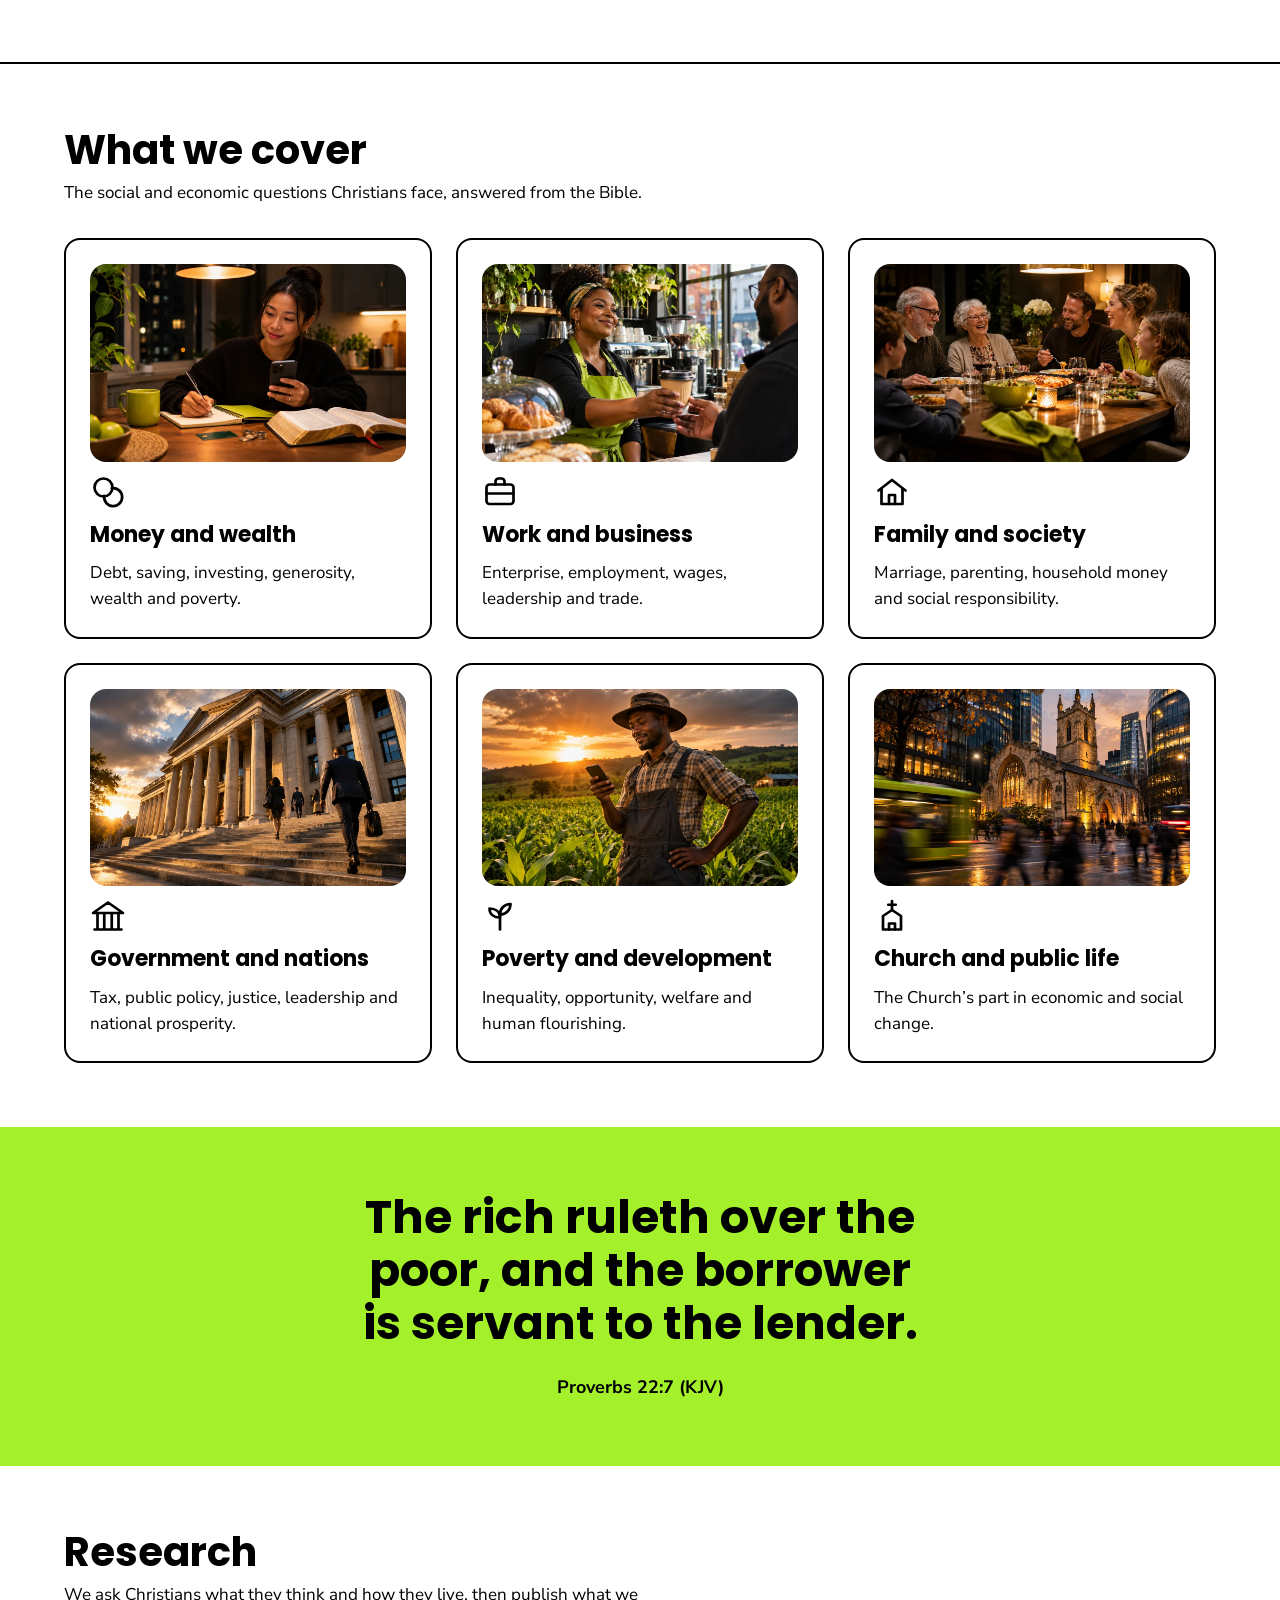
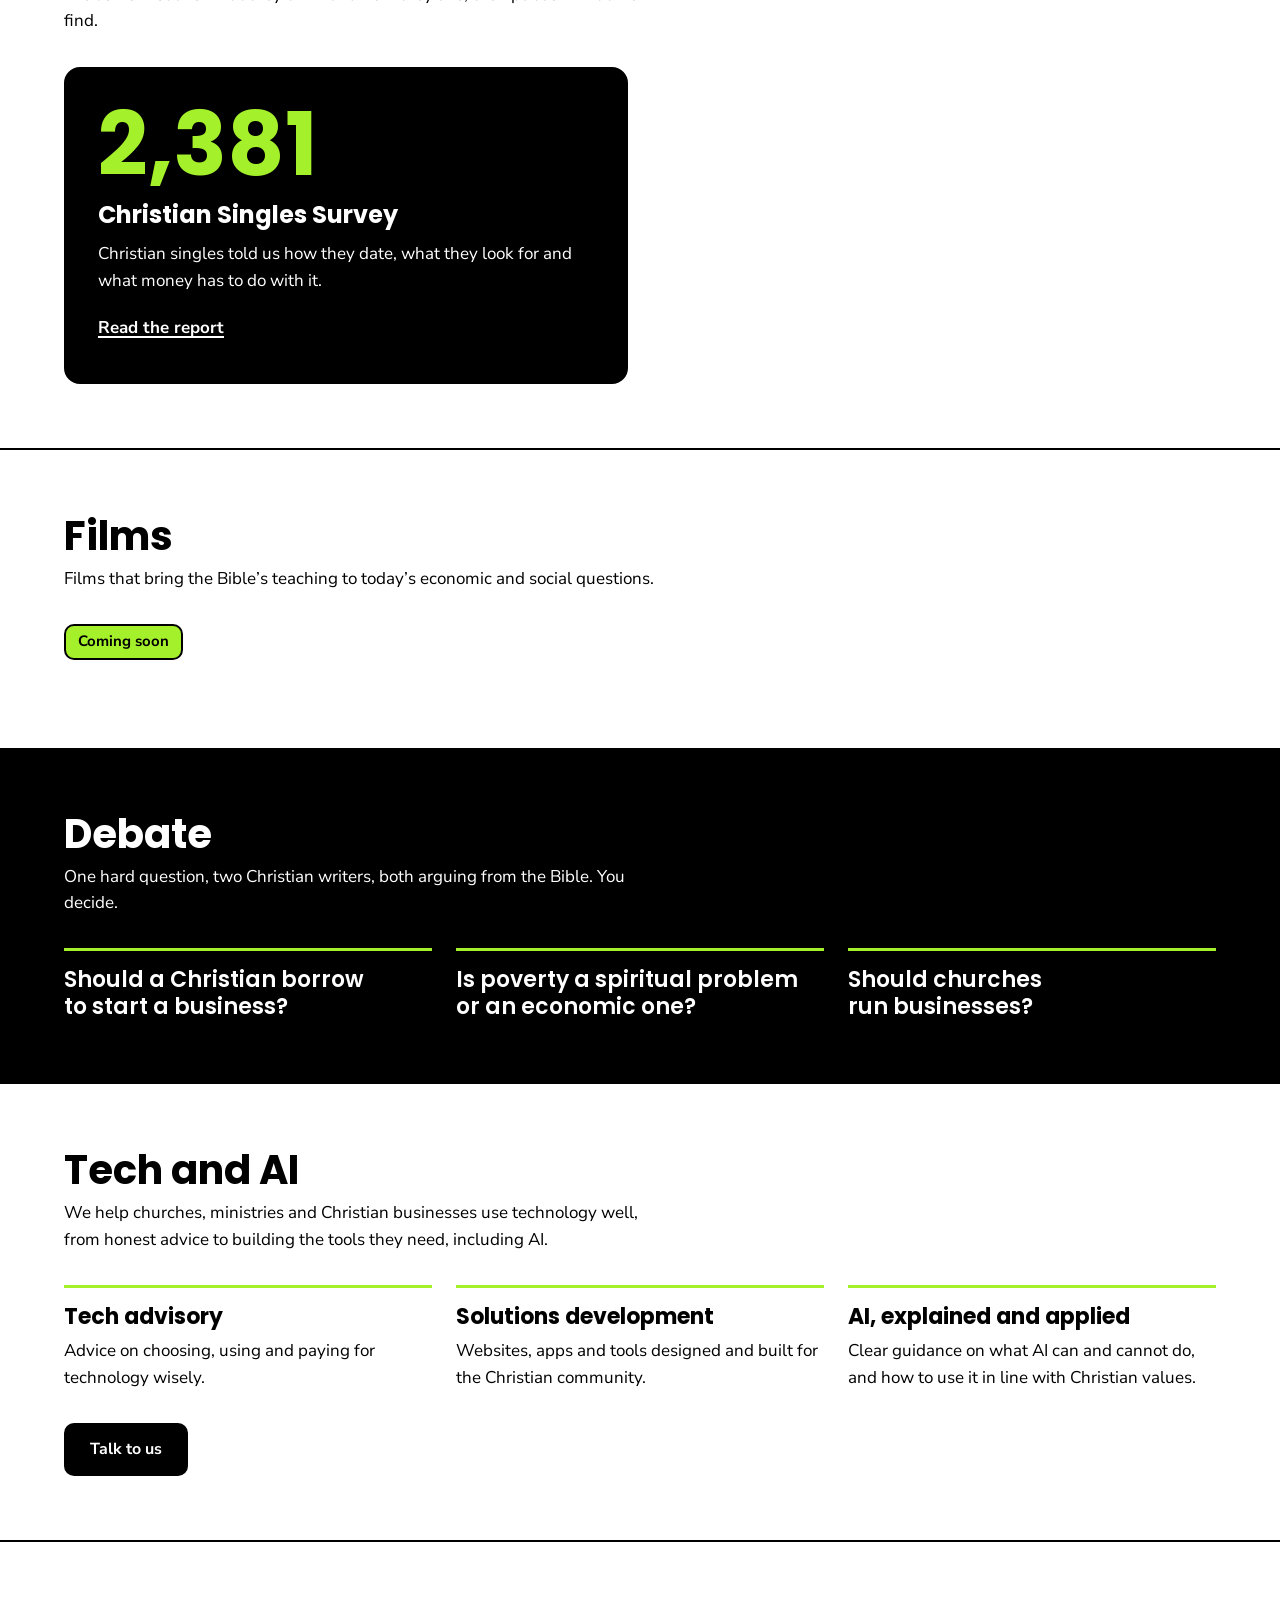
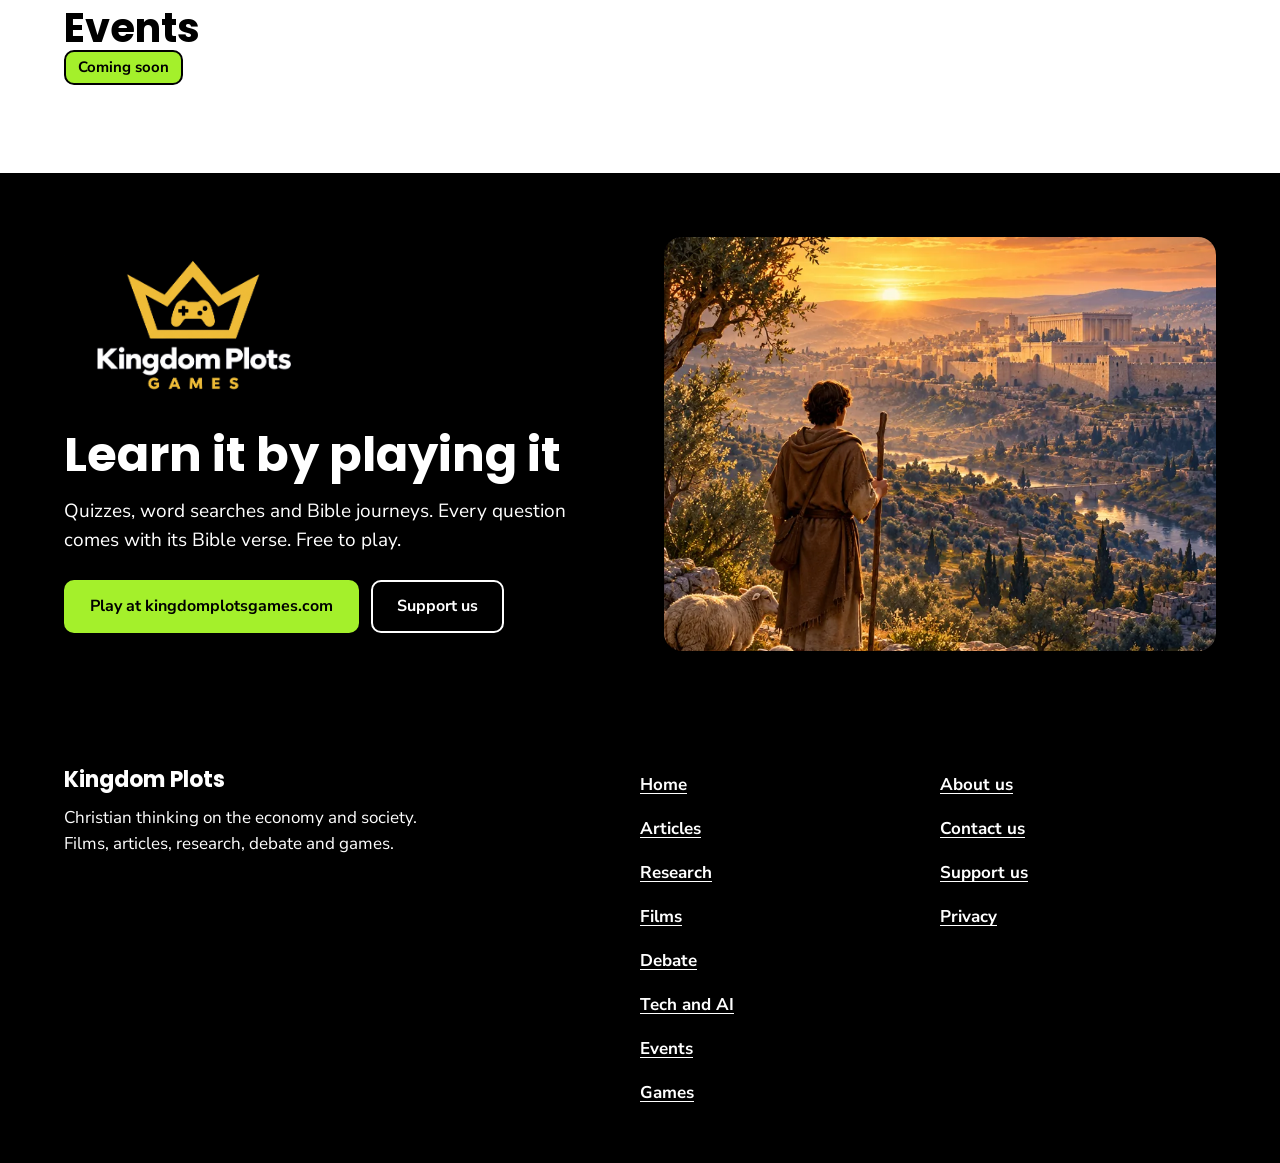
==== commit 70493751: "New survey and capitalism-or-communism pictures Co-Authored-By: Claude Opus 5.5 <noreply@anthropic.c" ====
--- a/index.html
+++ b/index.html
@@ -67,7 +67,7 @@
   </div>
   <div class="container articles">
     <div class="articles__lead">
-      <img class="photo ratio-16x9" src="/images/picture-01.webp" srcset="/images/picture-01-sm.webp 320w, /images/picture-01.webp 1200w" sizes="(min-width: 1000px) 600px, 100vw" width="1200" height="675" alt="Two young Christians filling in a survey on their phones in a church hall" fetchpriority="high" decoding="async">
+      <img class="photo ratio-16x9" src="/images/picture-01.webp" srcset="/images/picture-01-sm.webp 320w, /images/picture-01.webp 1200w" sizes="(min-width: 1000px) 600px, 100vw" width="1200" height="675" alt="A young man and a young woman filling in a survey on their phones at a table in a church hall, an open Bible between them" fetchpriority="high" decoding="async">
       <div class="topic">Family and society</div>
       <h2>Christian Singles Survey report</h2>
       <p>Christian singles told us how they date, what they look for and what money has to do with it.</p>
@@ -76,7 +76,7 @@
     <div class="articles__more">
       <h2>Coming soon</h2>
       <div class="article-row">
-        <img class="photo photo--thumb" src="/images/picture-02.webp" srcset="/images/picture-02-sm.webp 320w, /images/picture-02.webp 1200w" sizes="104px" width="1200" height="750" alt="A businessman in a suit looking out over a city at sunset" loading="lazy" decoding="async">
+        <img class="photo photo--thumb" src="/images/picture-02.webp" srcset="/images/picture-02-sm.webp 320w, /images/picture-02.webp 1200w" sizes="104px" width="1200" height="750" alt="Business people and workers pull a rope in a tug of war while two Christians kneel in prayer over a glowing Bible between them" loading="lazy" decoding="async">
         <div class="article-row__body"><div class="topic">Government and nations</div><div class="article-row__title">Capitalism or communism: where does the Christian faith stand?</div><p class="soon soon--small">Coming soon</p></div>
       </div>
       <div class="article-row">
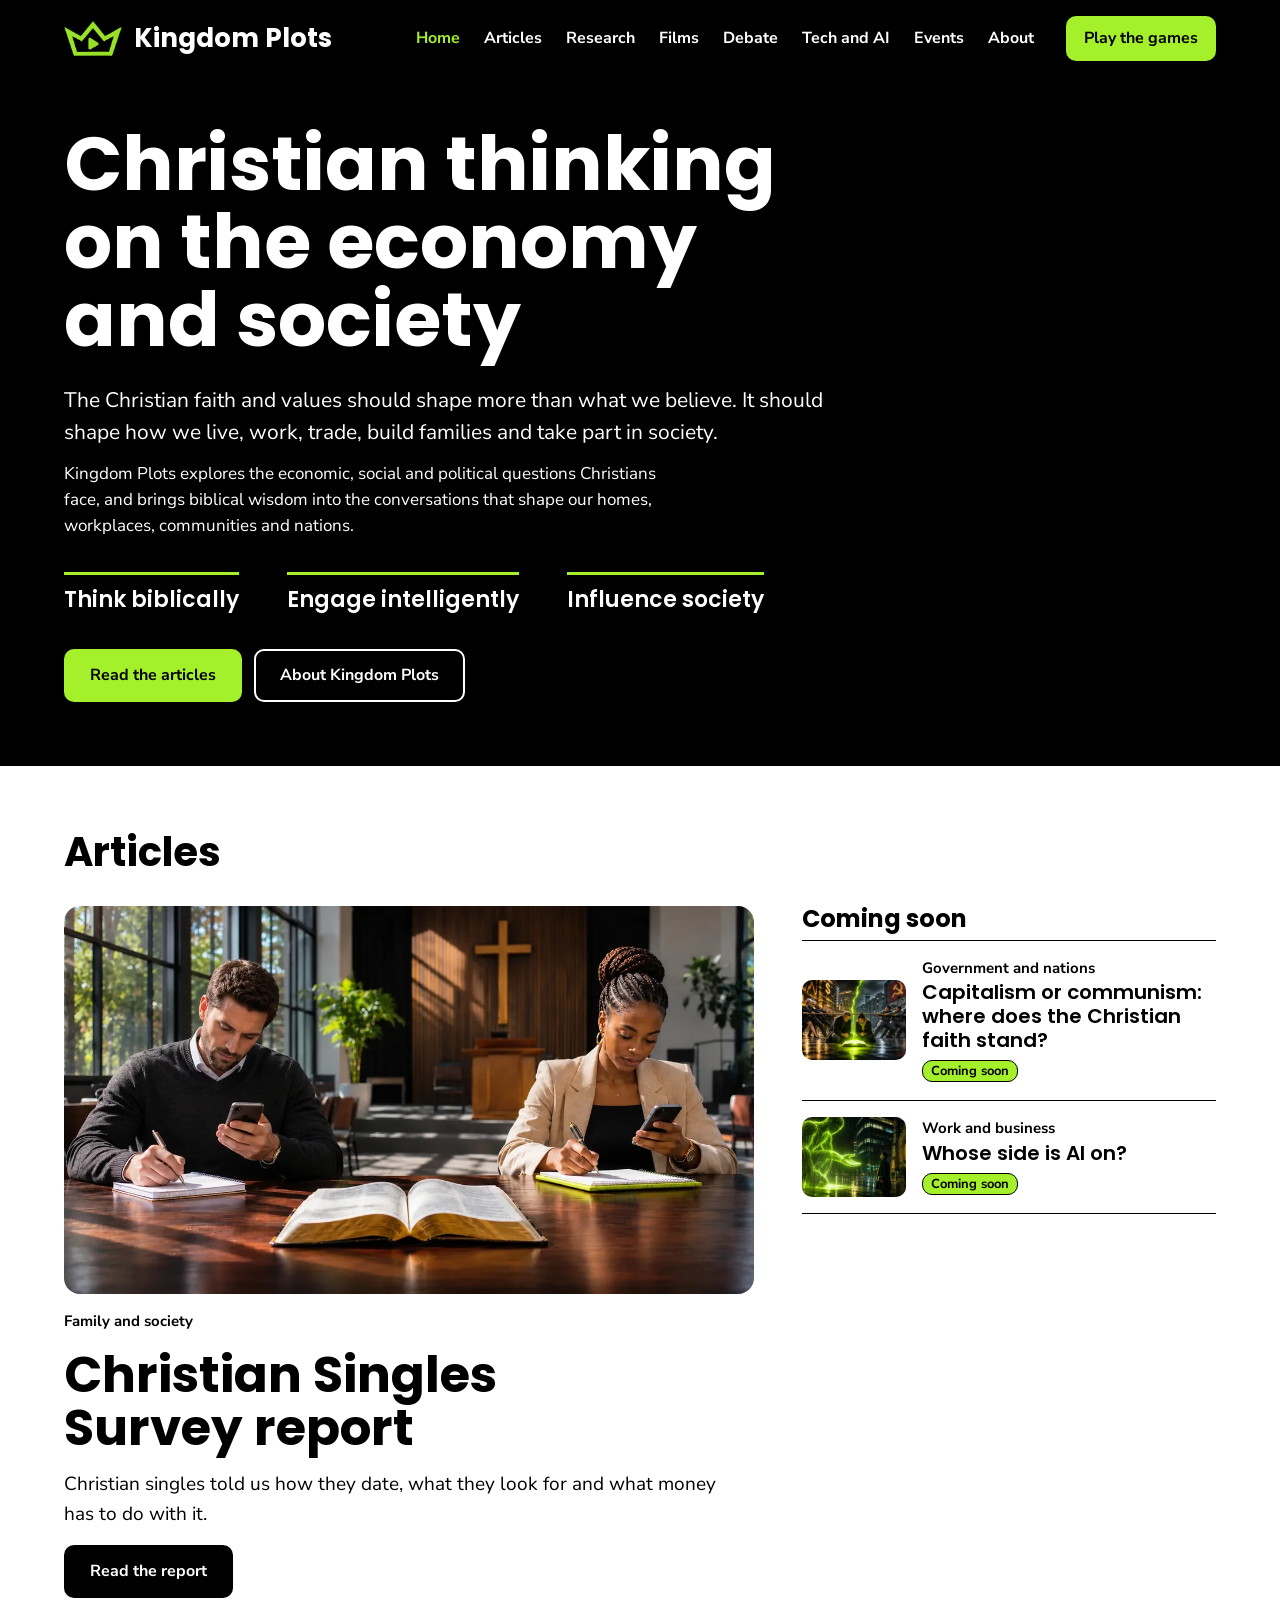
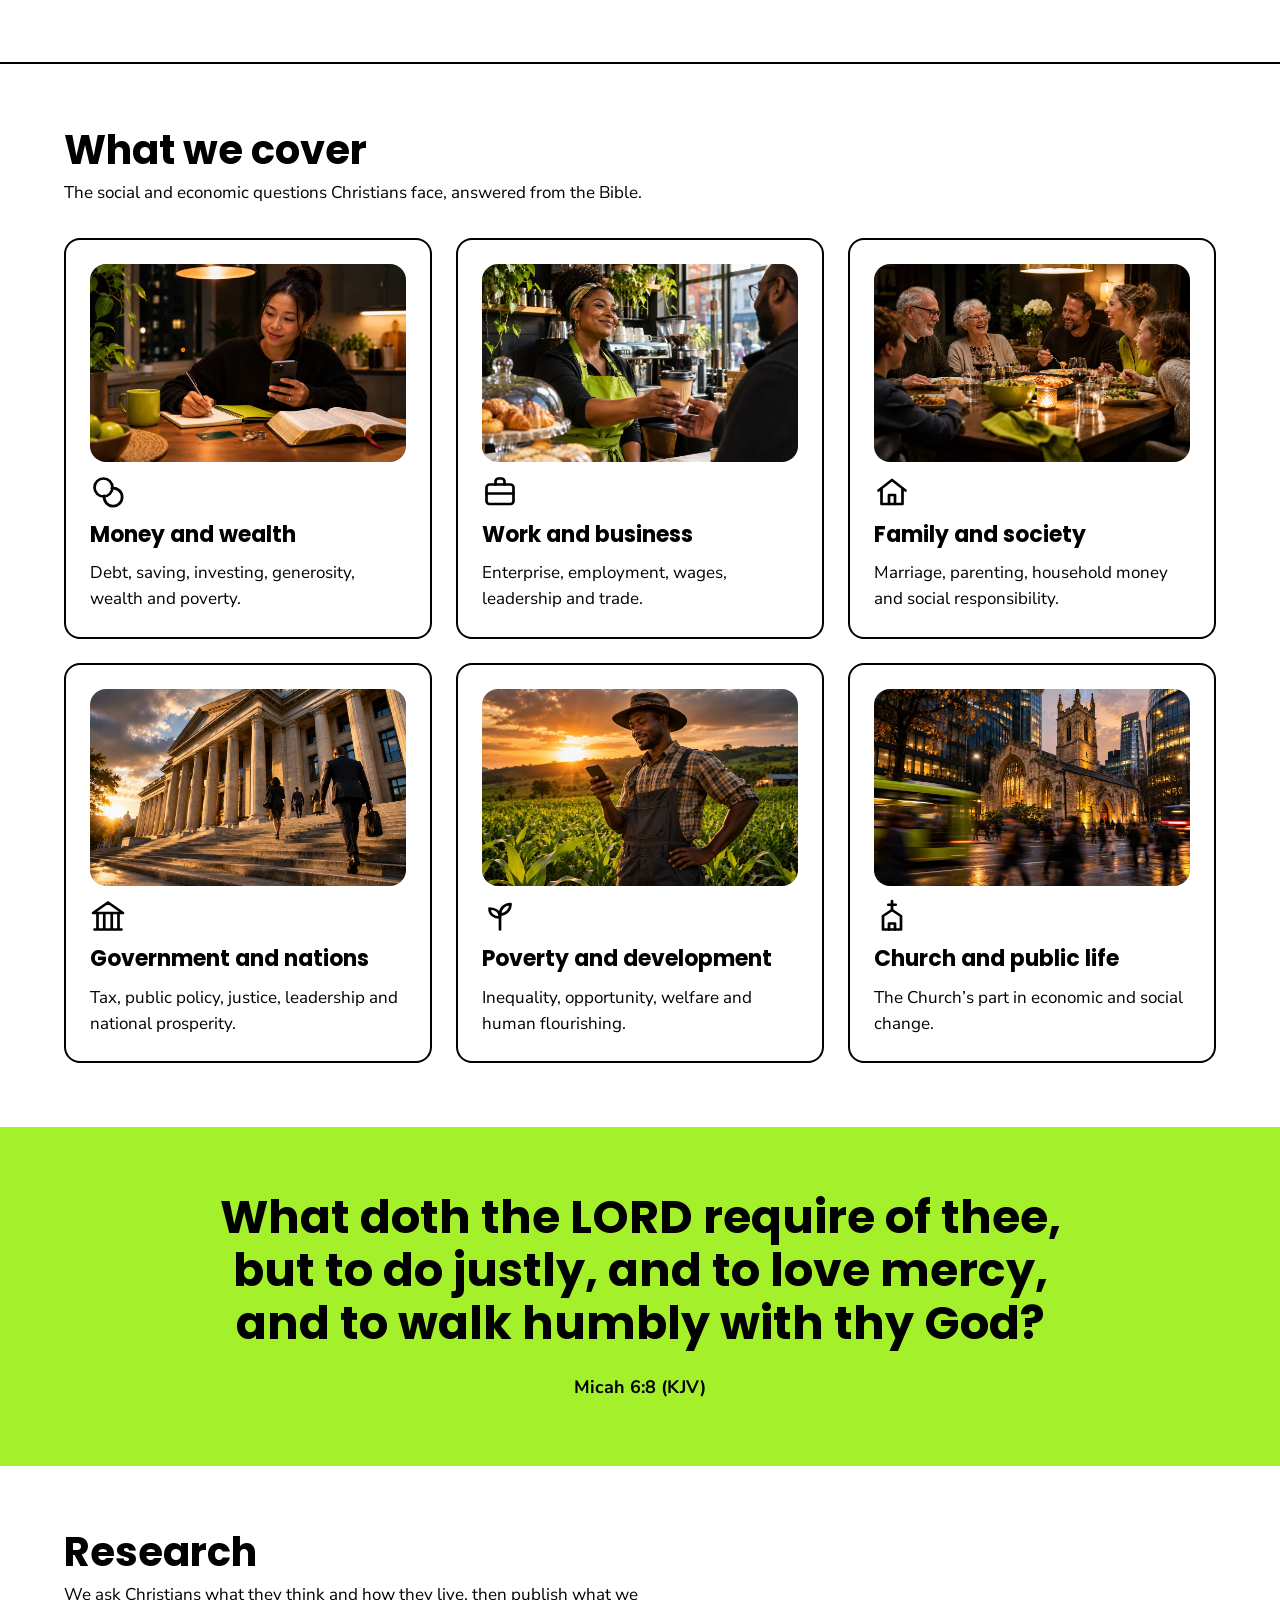
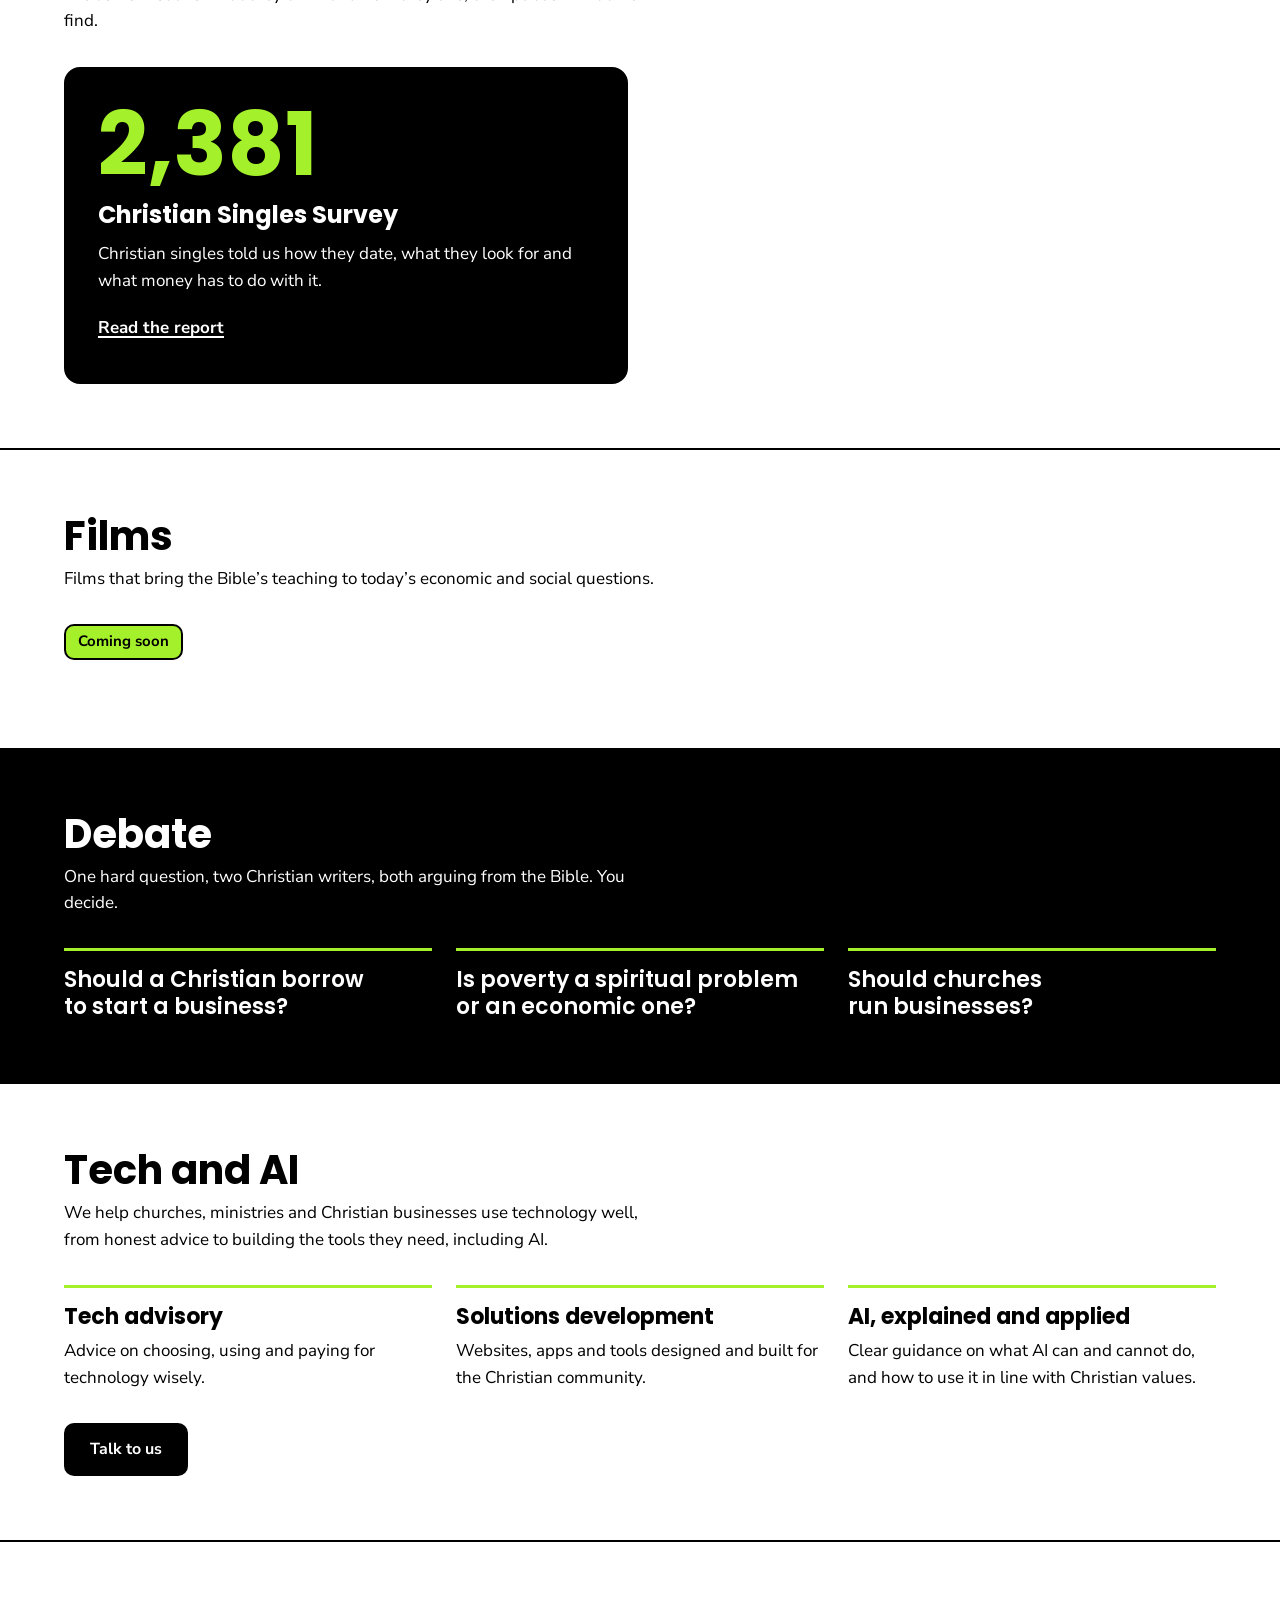
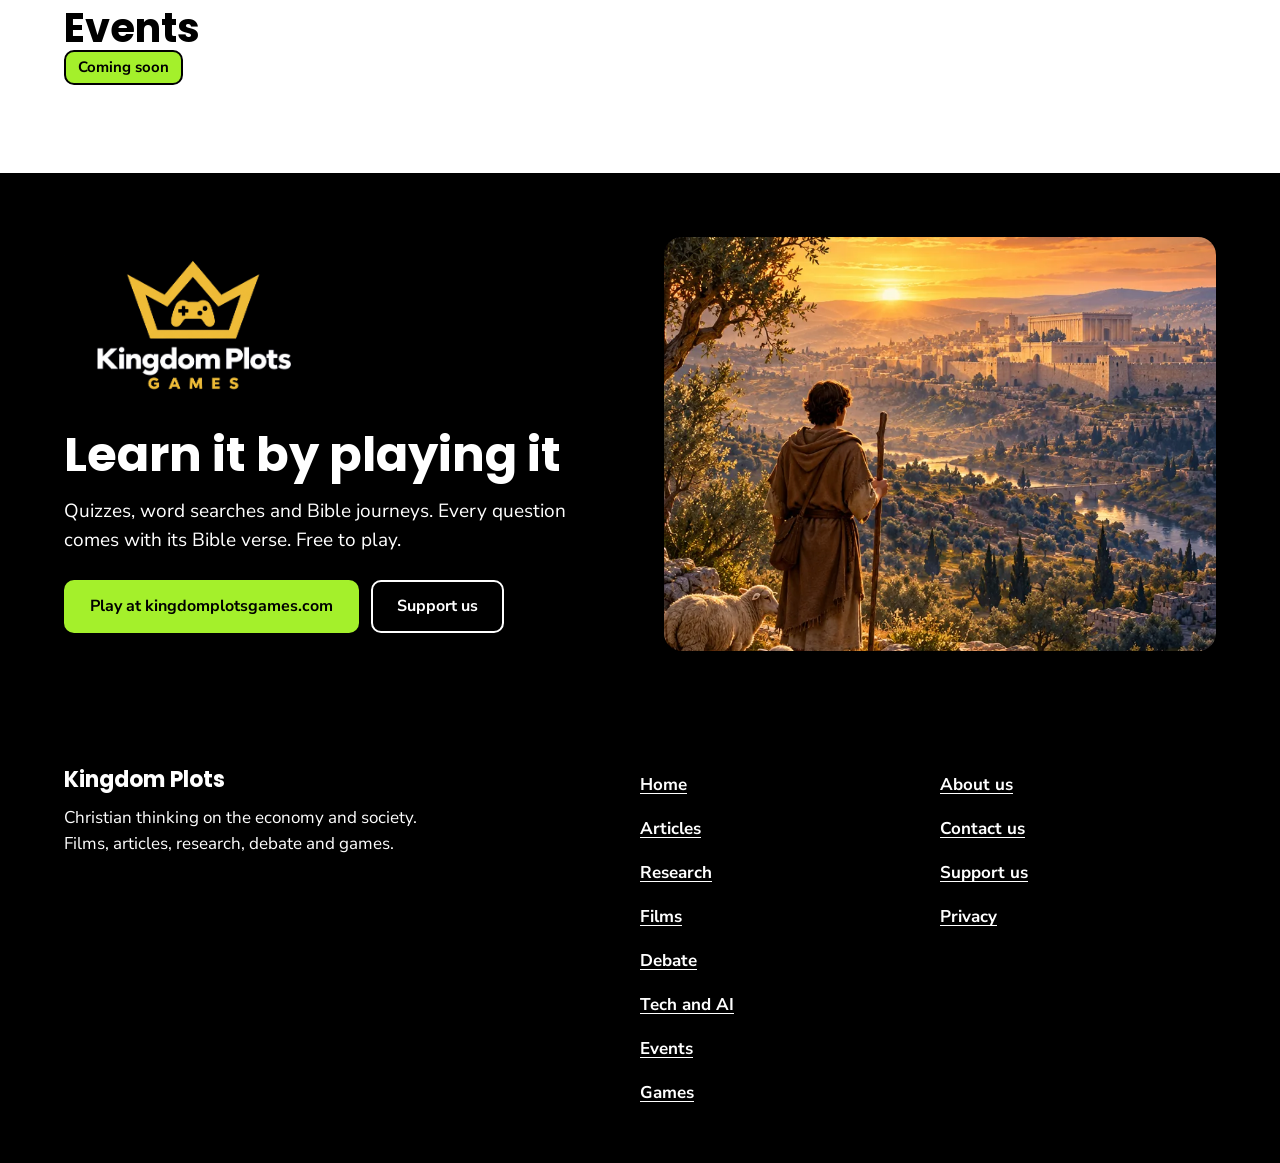
==== commit 1acfc99e: "Home verse: Micah 6:8 Co-Authored-By: Claude Opus 5.5 <noreply@anthropic.com>" ====
--- a/index.html
+++ b/index.html
@@ -135,8 +135,8 @@
 
 <section class="section theme-green" aria-label="Bible verse">
   <figure class="container verse">
-    <blockquote>The rich ruleth over the poor, and the borrower is servant to the lender.</blockquote>
-    <figcaption><cite>Proverbs 22:7 (KJV)</cite></figcaption>
+    <blockquote>What doth the LORD require of thee, but to do justly, and to love mercy, and to walk humbly with thy God?</blockquote>
+    <figcaption><cite>Micah 6:8 (KJV)</cite></figcaption>
   </figure>
 </section>
 
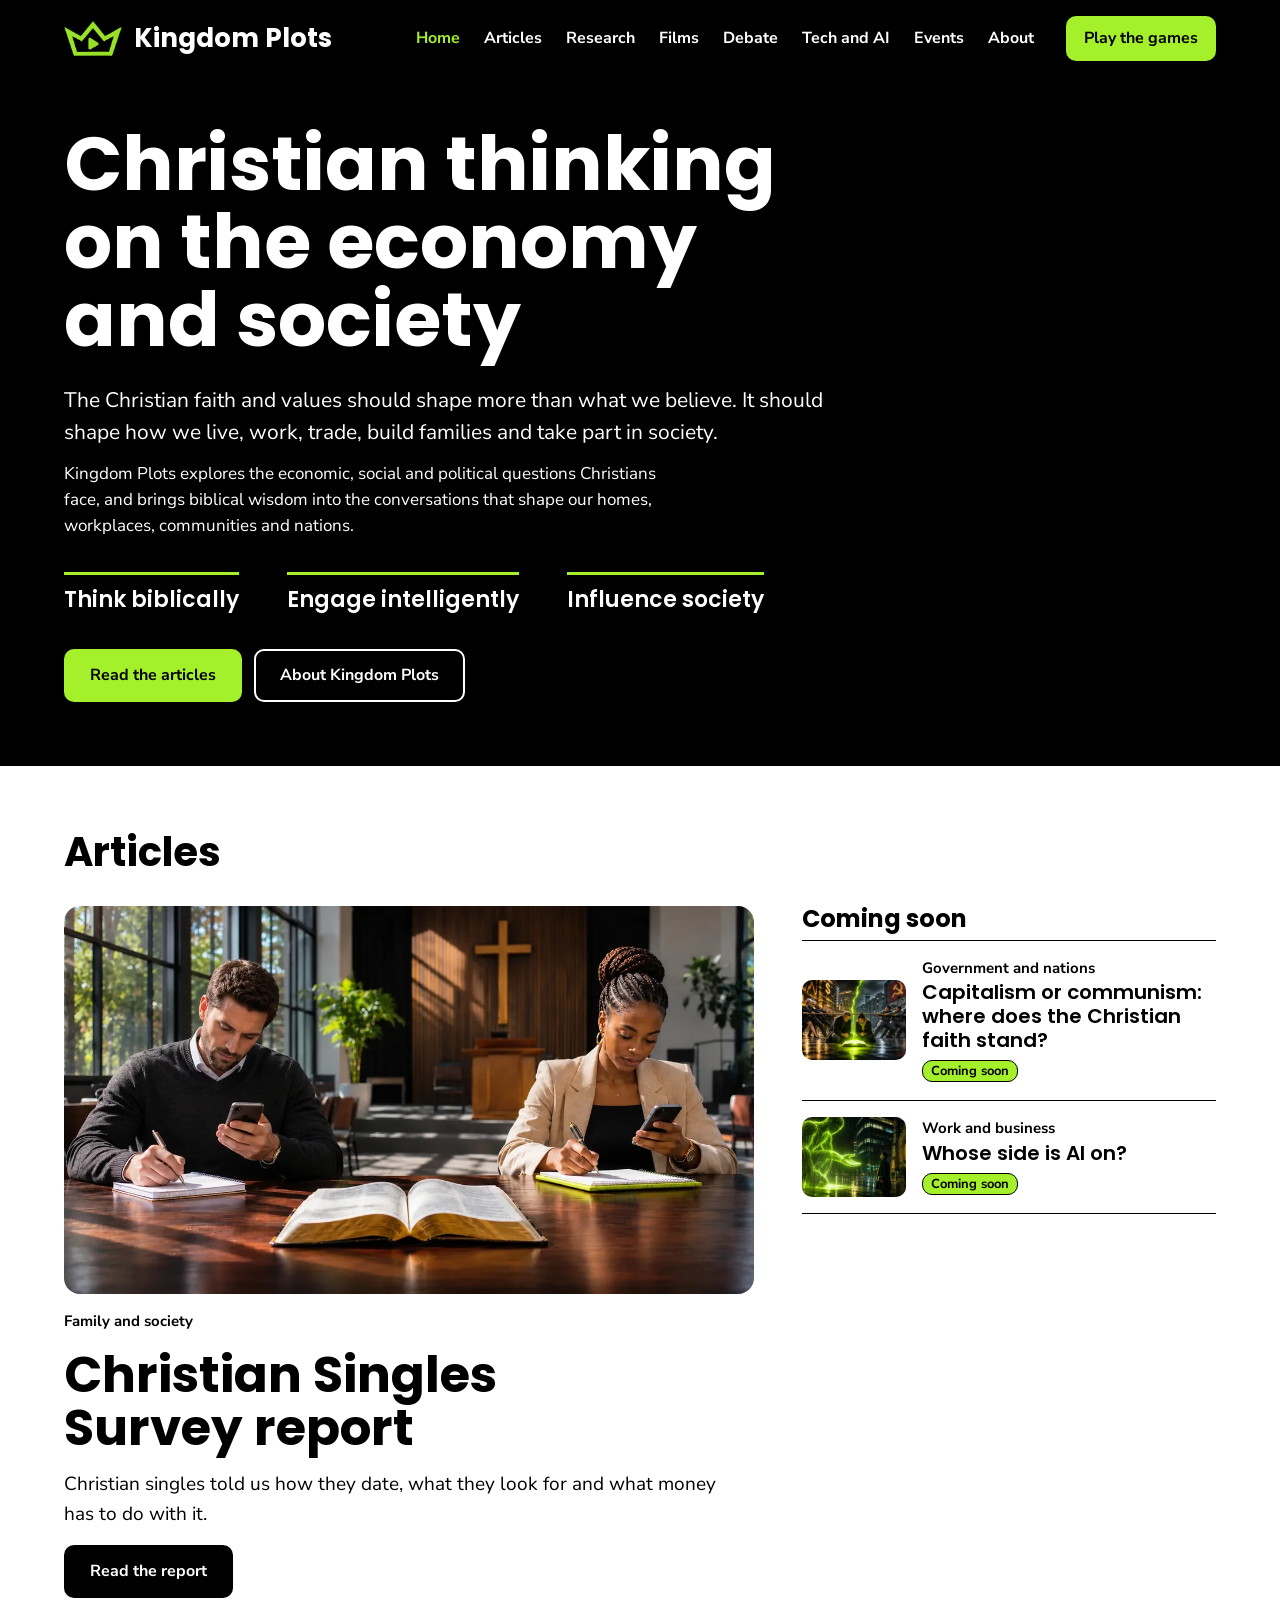
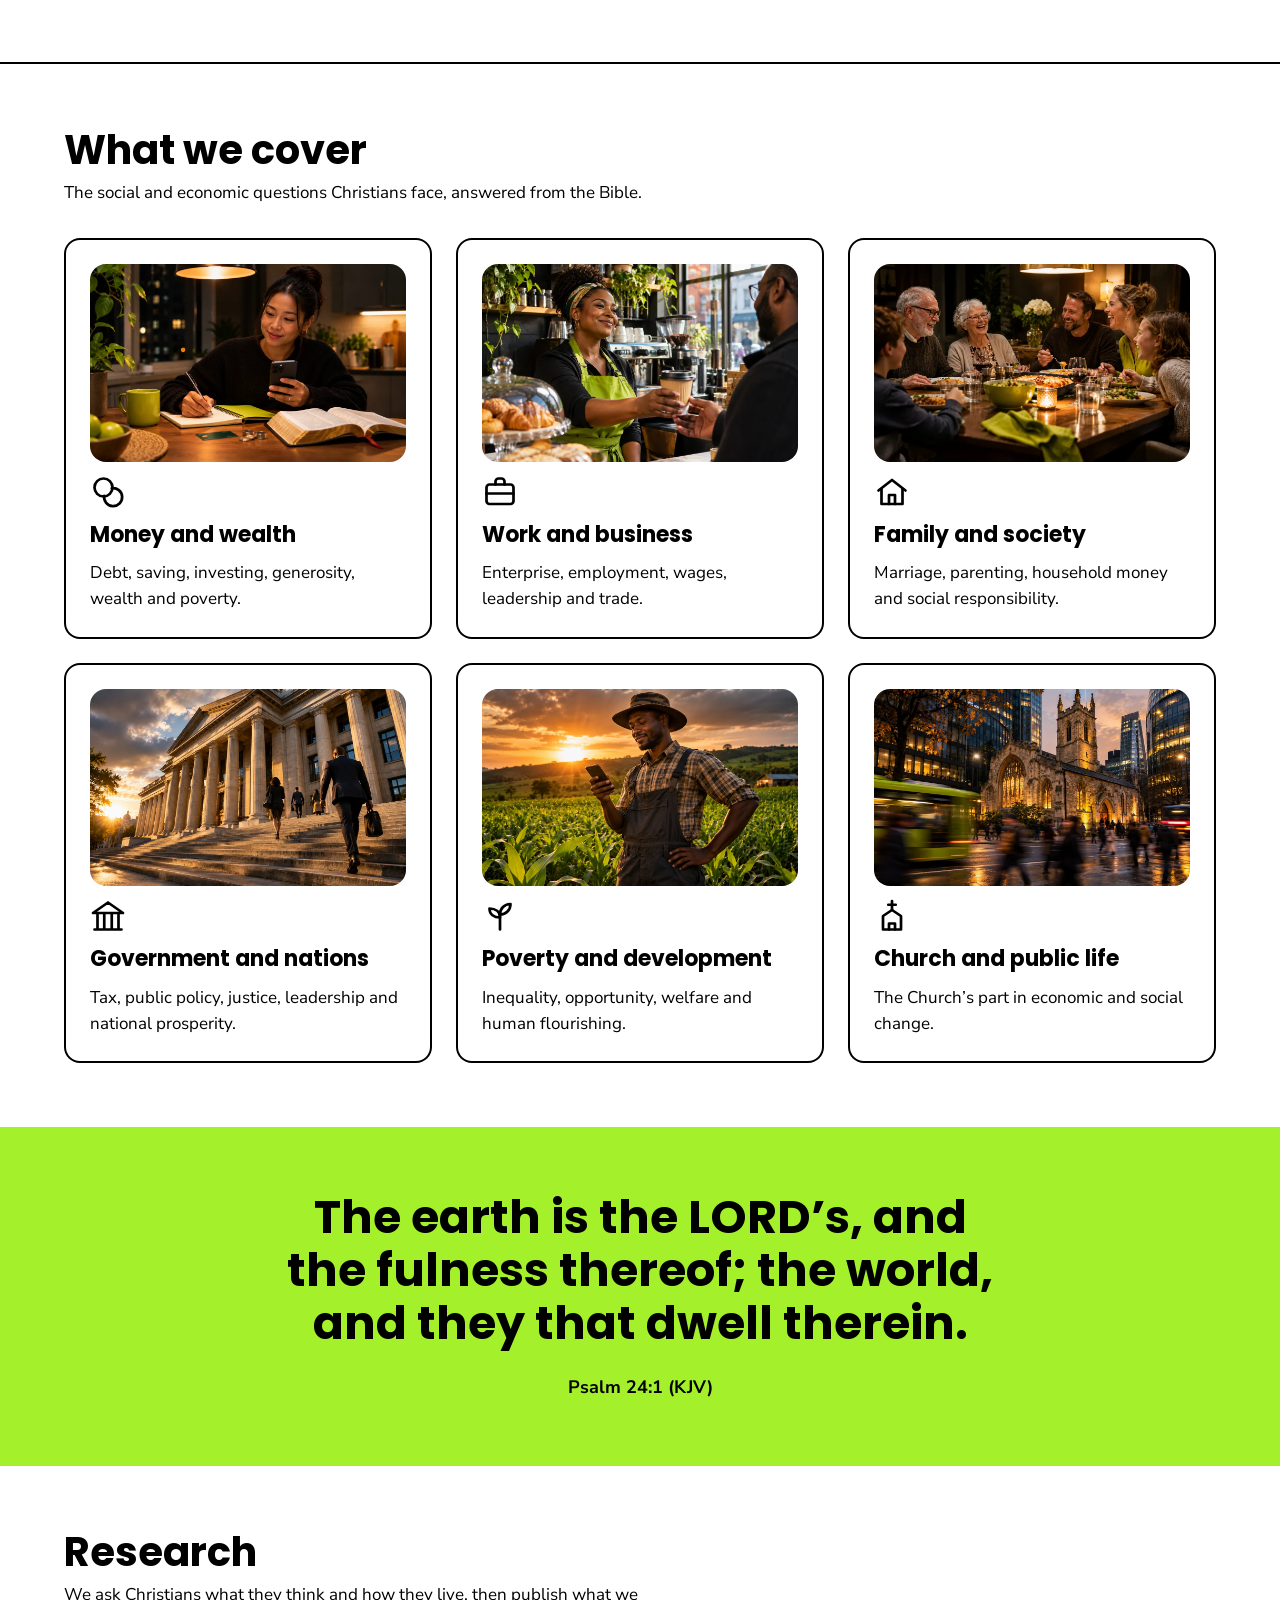
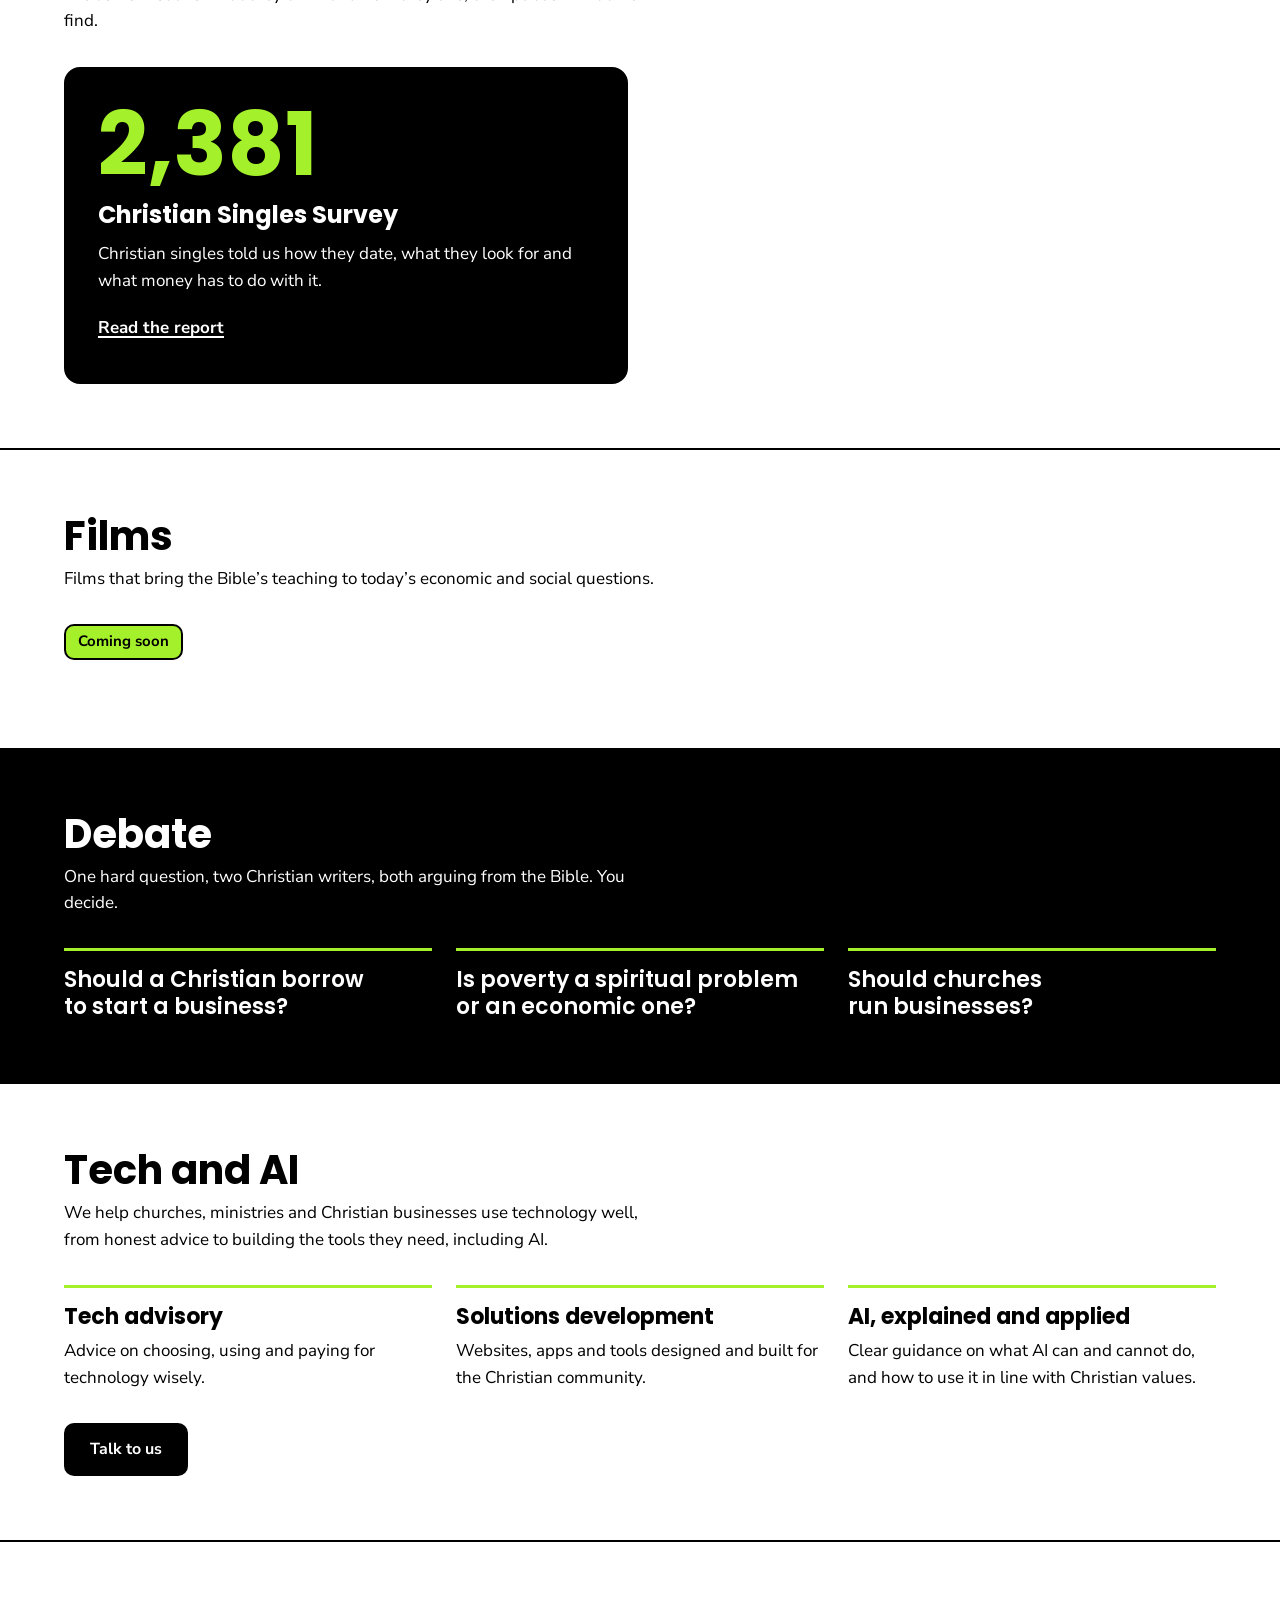
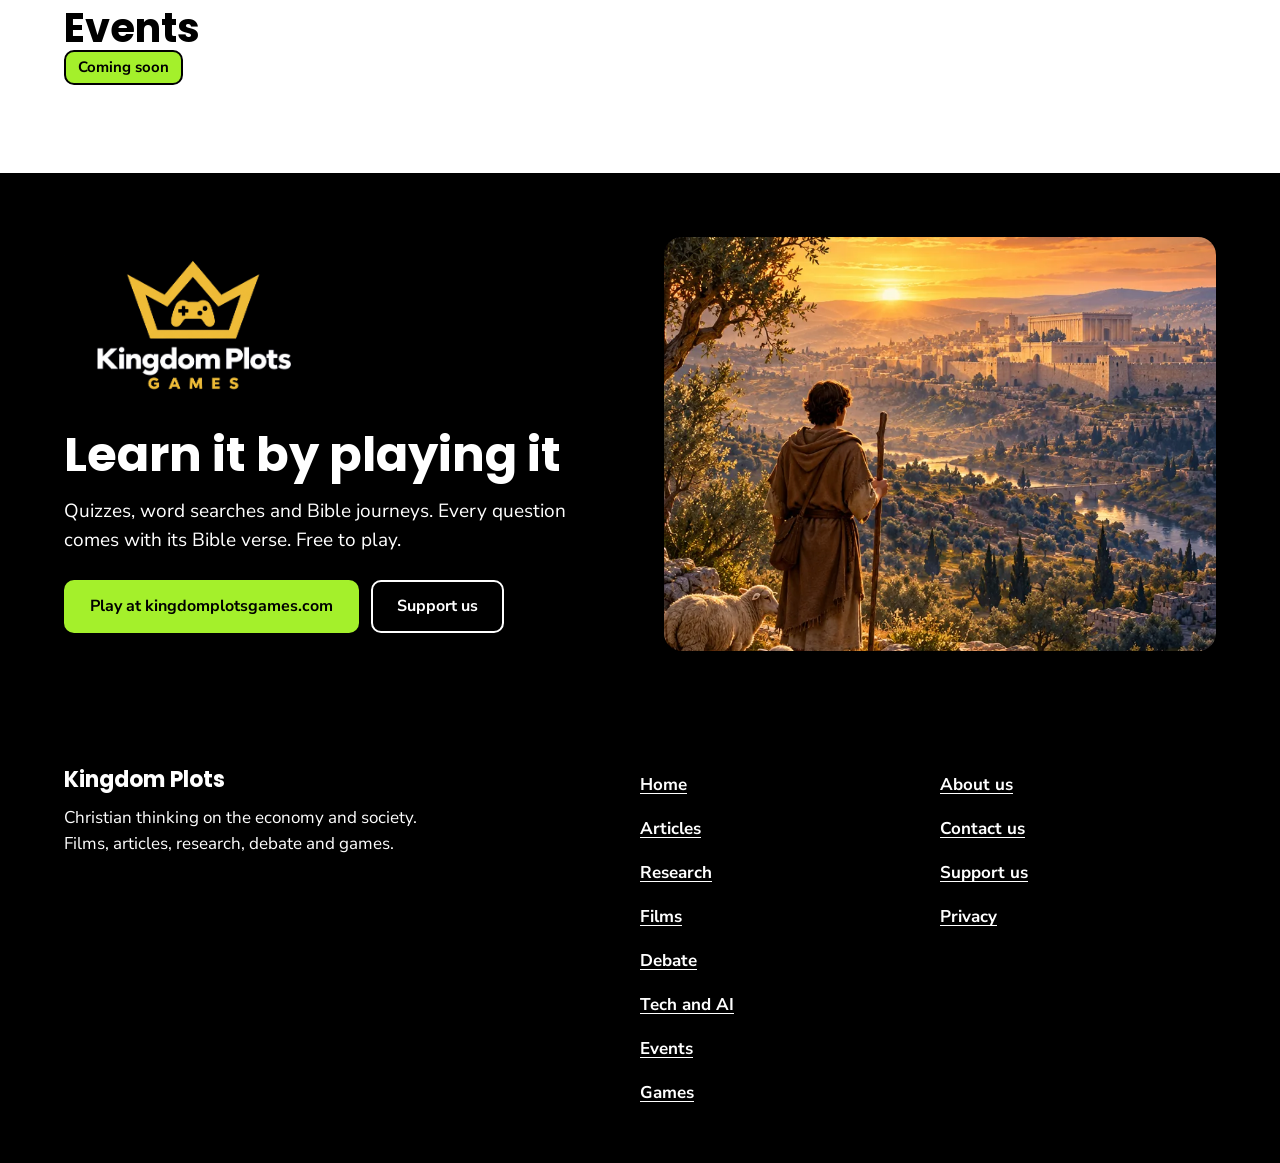
==== commit 20b42e63: "Home verse: Psalm 24:1 Co-Authored-By: Claude Opus 5.5 <noreply@anthropic.com>" ====
--- a/index.html
+++ b/index.html
@@ -135,8 +135,8 @@
 
 <section class="section theme-green" aria-label="Bible verse">
   <figure class="container verse">
-    <blockquote>What doth the LORD require of thee, but to do justly, and to love mercy, and to walk humbly with thy God?</blockquote>
-    <figcaption><cite>Micah 6:8 (KJV)</cite></figcaption>
+    <blockquote>The earth is the LORD’s, and the fulness thereof; the world, and they that dwell therein.</blockquote>
+    <figcaption><cite>Psalm 24:1 (KJV)</cite></figcaption>
   </figure>
 </section>
 
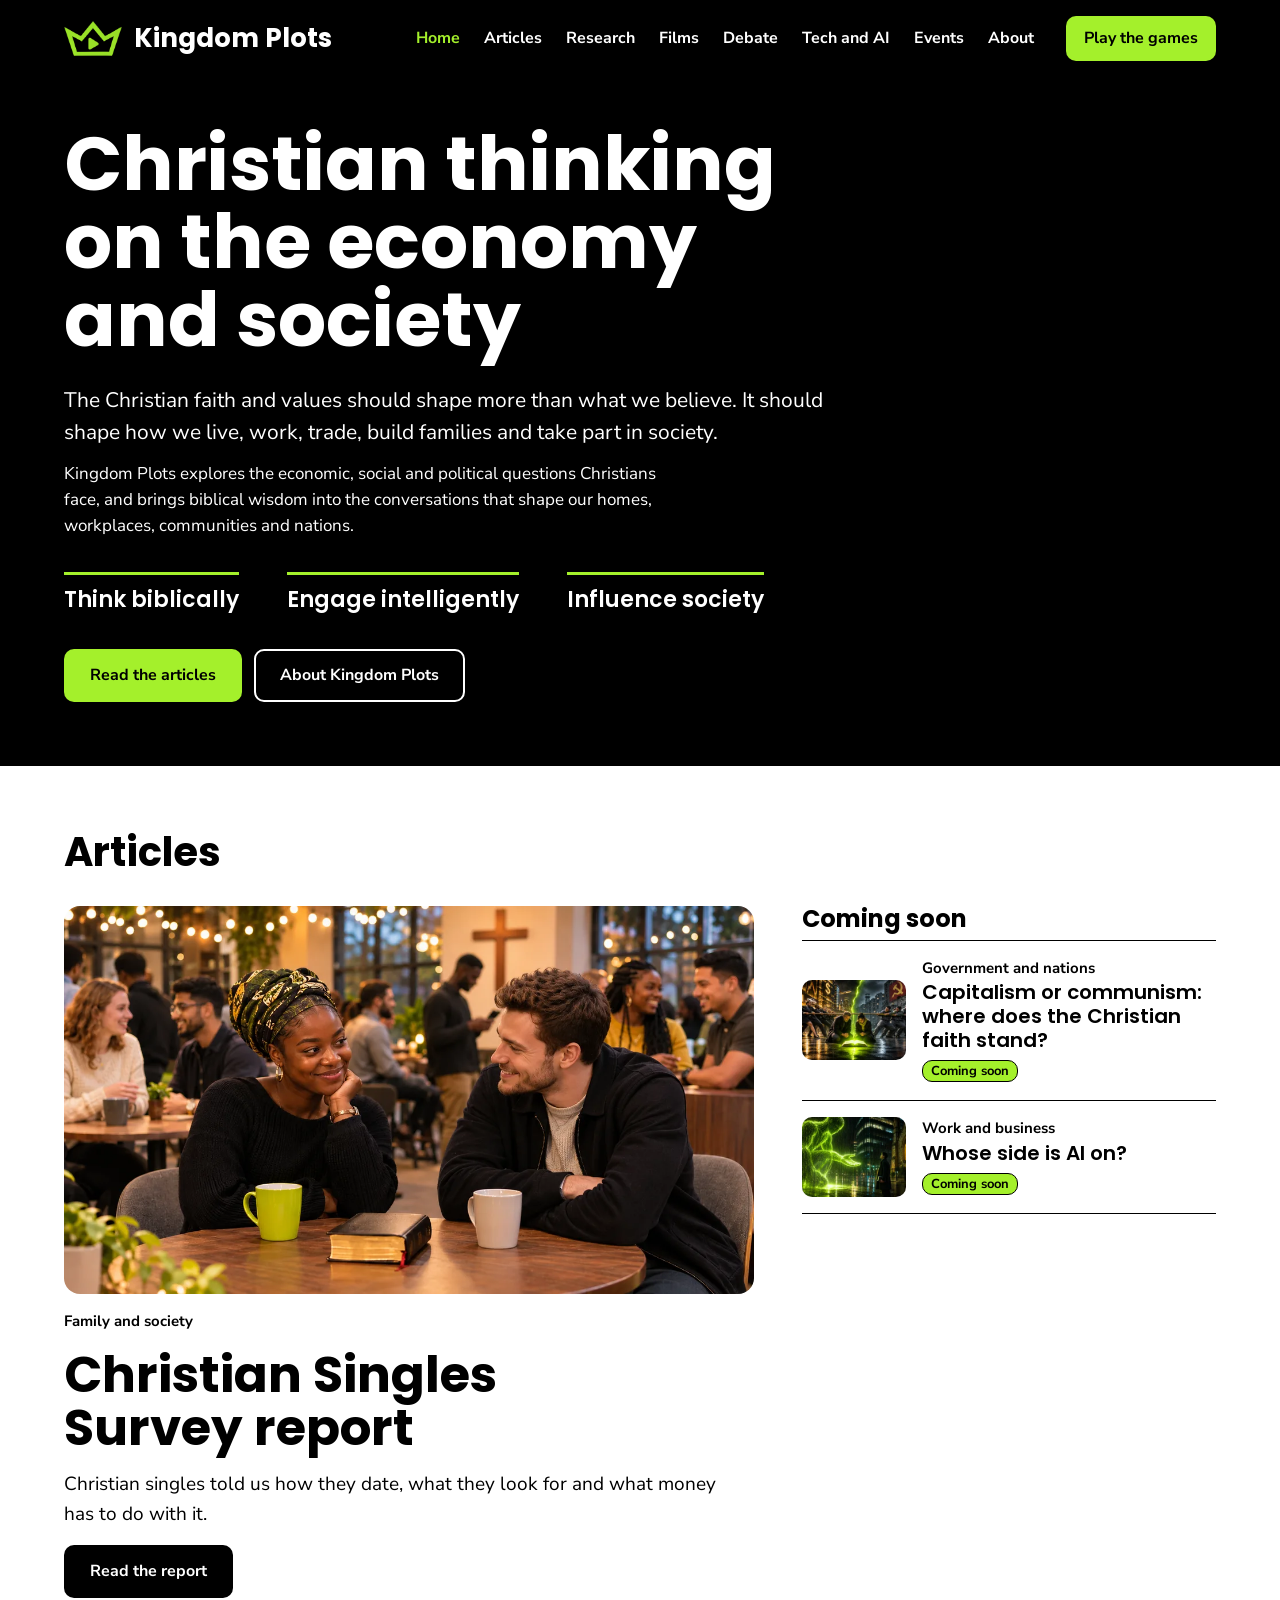
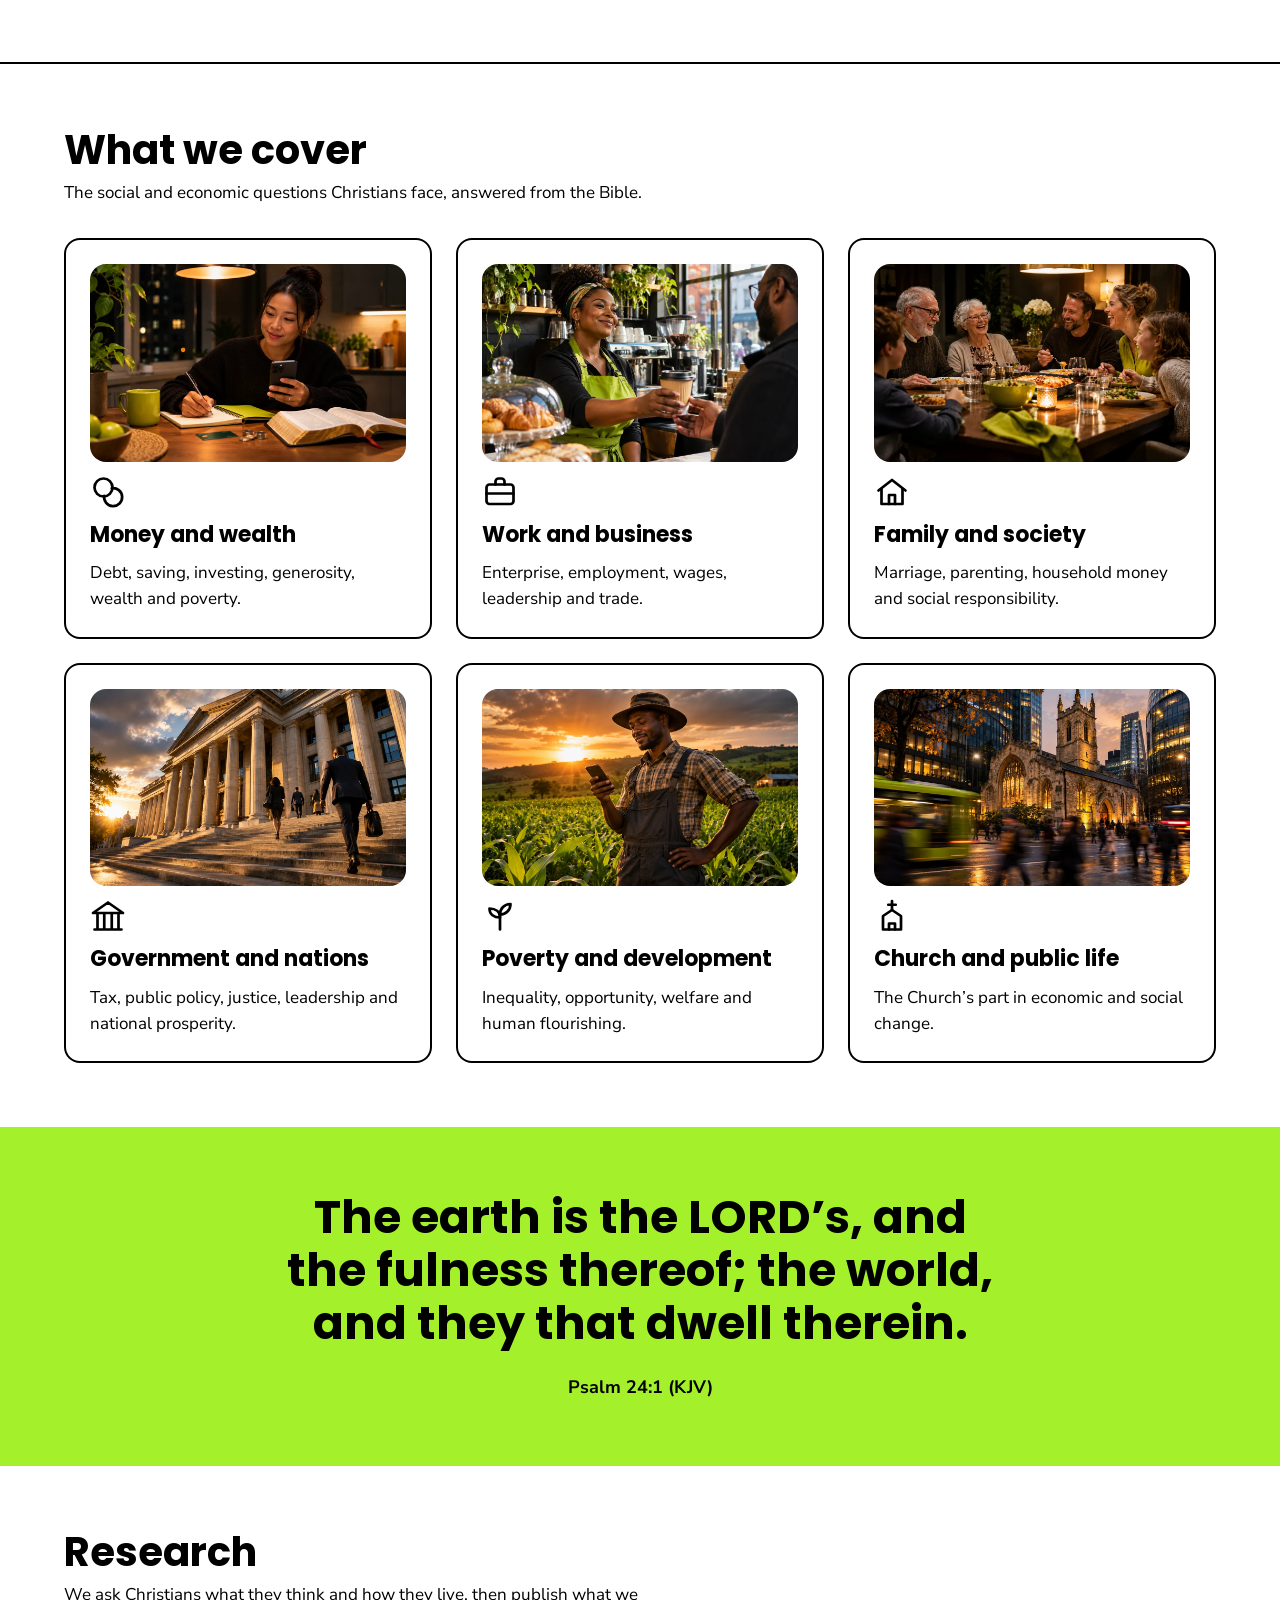
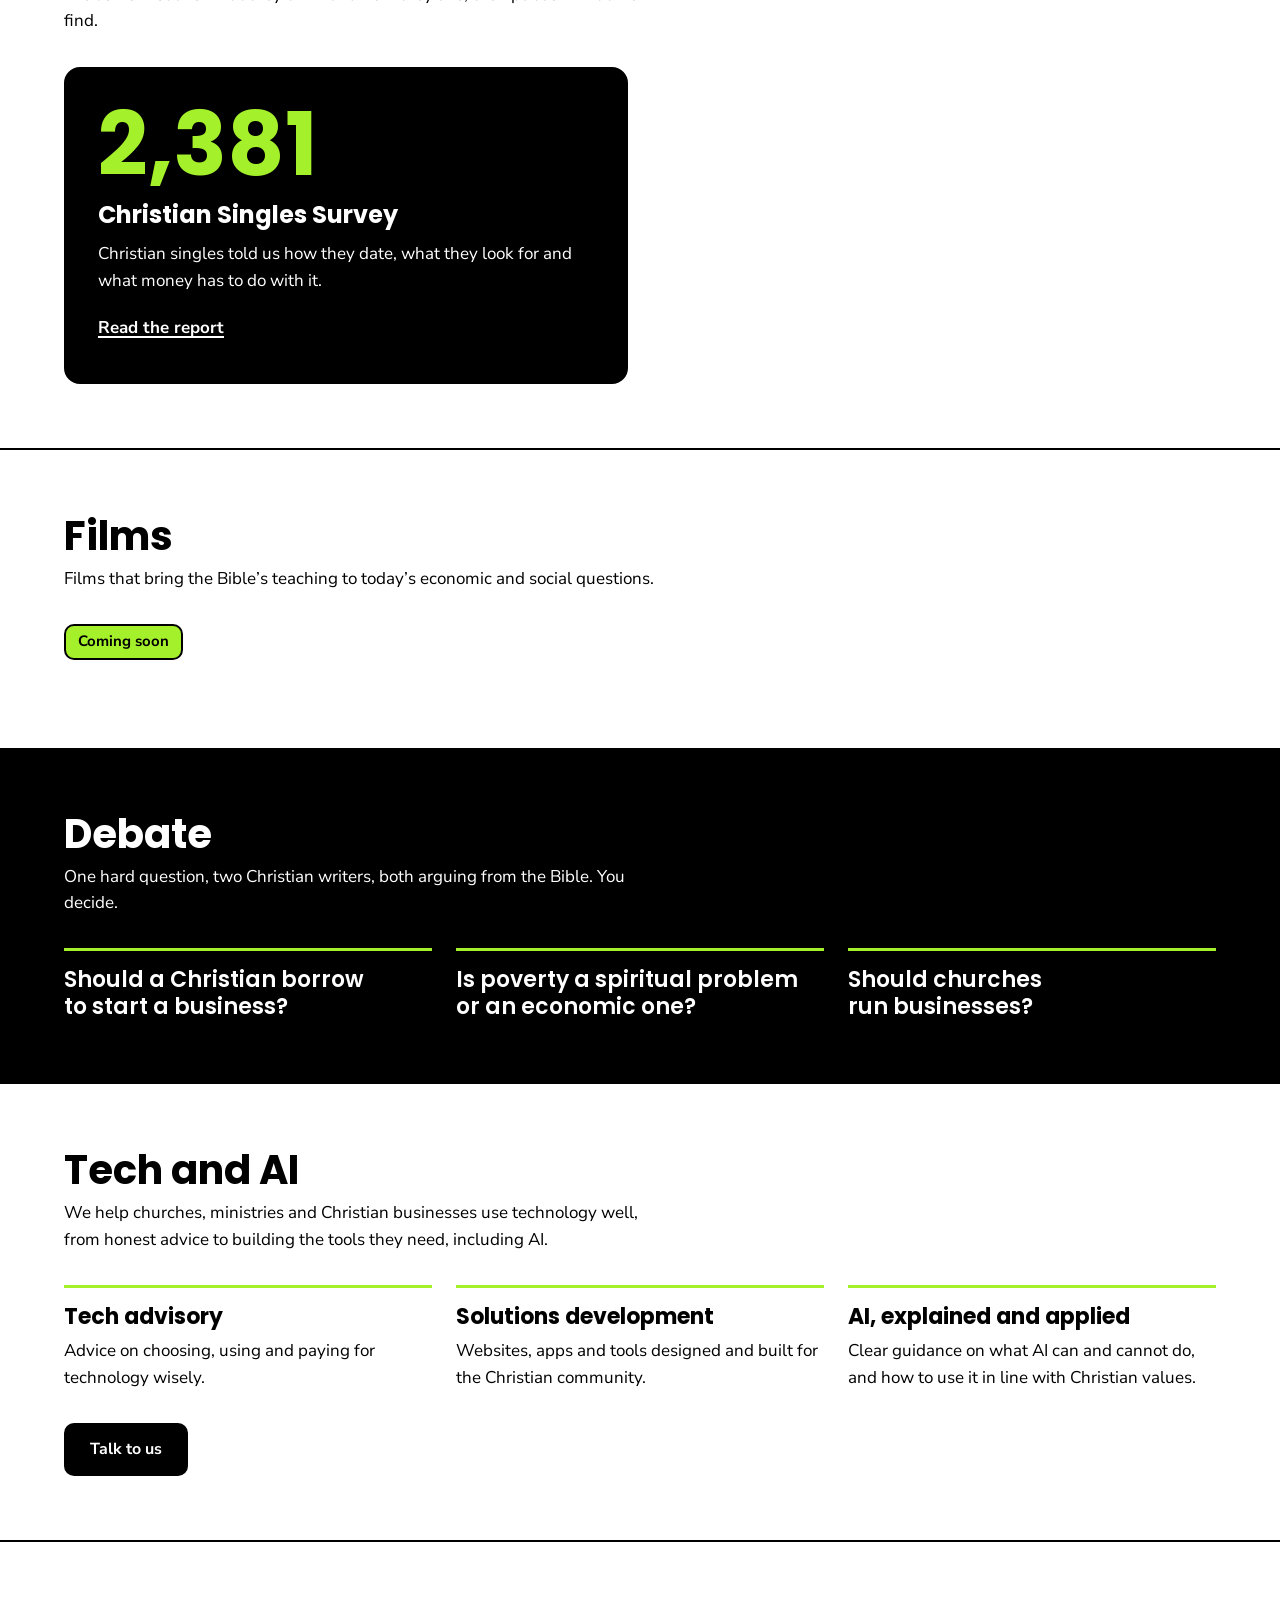
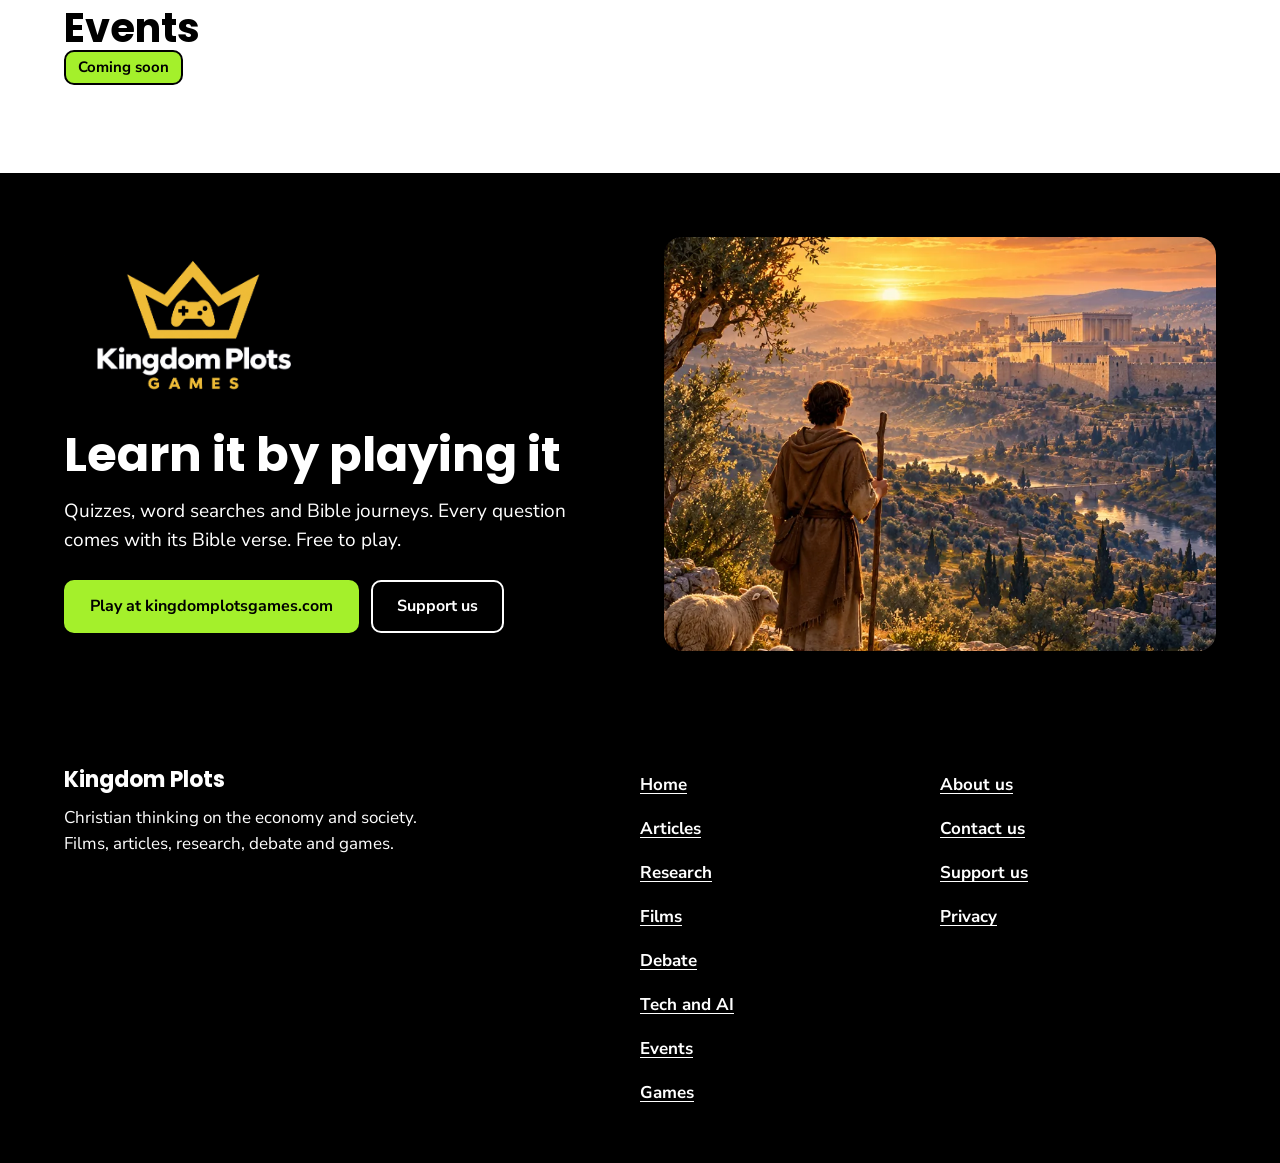
==== commit e7b7da51: "New picture for the Christian Singles Survey report Co-Authored-By: Claude Opus 5.5 <noreply@anthrop" ====
--- a/index.html
+++ b/index.html
@@ -67,7 +67,7 @@
   </div>
   <div class="container articles">
     <div class="articles__lead">
-      <img class="photo ratio-16x9" src="/images/picture-01.webp" srcset="/images/picture-01-sm.webp 320w, /images/picture-01.webp 1200w" sizes="(min-width: 1000px) 600px, 100vw" width="1200" height="675" alt="A young man and a young woman filling in a survey on their phones at a table in a church hall, an open Bible between them" fetchpriority="high" decoding="async">
+      <img class="photo ratio-16x9" src="/images/picture-01.webp" srcset="/images/picture-01-sm.webp 320w, /images/picture-01.webp 1200w" sizes="(min-width: 1000px) 600px, 100vw" width="1200" height="675" alt="A young woman and a young man smiling as they talk over coffee and a Bible at a church café evening for Christian singles" fetchpriority="high" decoding="async">
       <div class="topic">Family and society</div>
       <h2>Christian Singles Survey report</h2>
       <p>Christian singles told us how they date, what they look for and what money has to do with it.</p>
--- a/css/styles.css
+++ b/css/styles.css
@@ -485,3 +485,9 @@
   .site-footer__inner { grid-template-columns: 2fr 1fr 1fr; }
   .site-footer__about { grid-column: auto; }
 }
+
+/* ---------- Survey report and founder ---------- */
+.report-actions { margin: var(--space-6) 0; }
+.report-actions .button--green { border-color: var(--black); }
+.findings { display: grid; gap: var(--space-3); padding-left: var(--space-5); }
+.founder__photo { flex: none; width: 200px; height: 200px; border-radius: 50%; object-fit: cover; border: 3px solid var(--black); }
